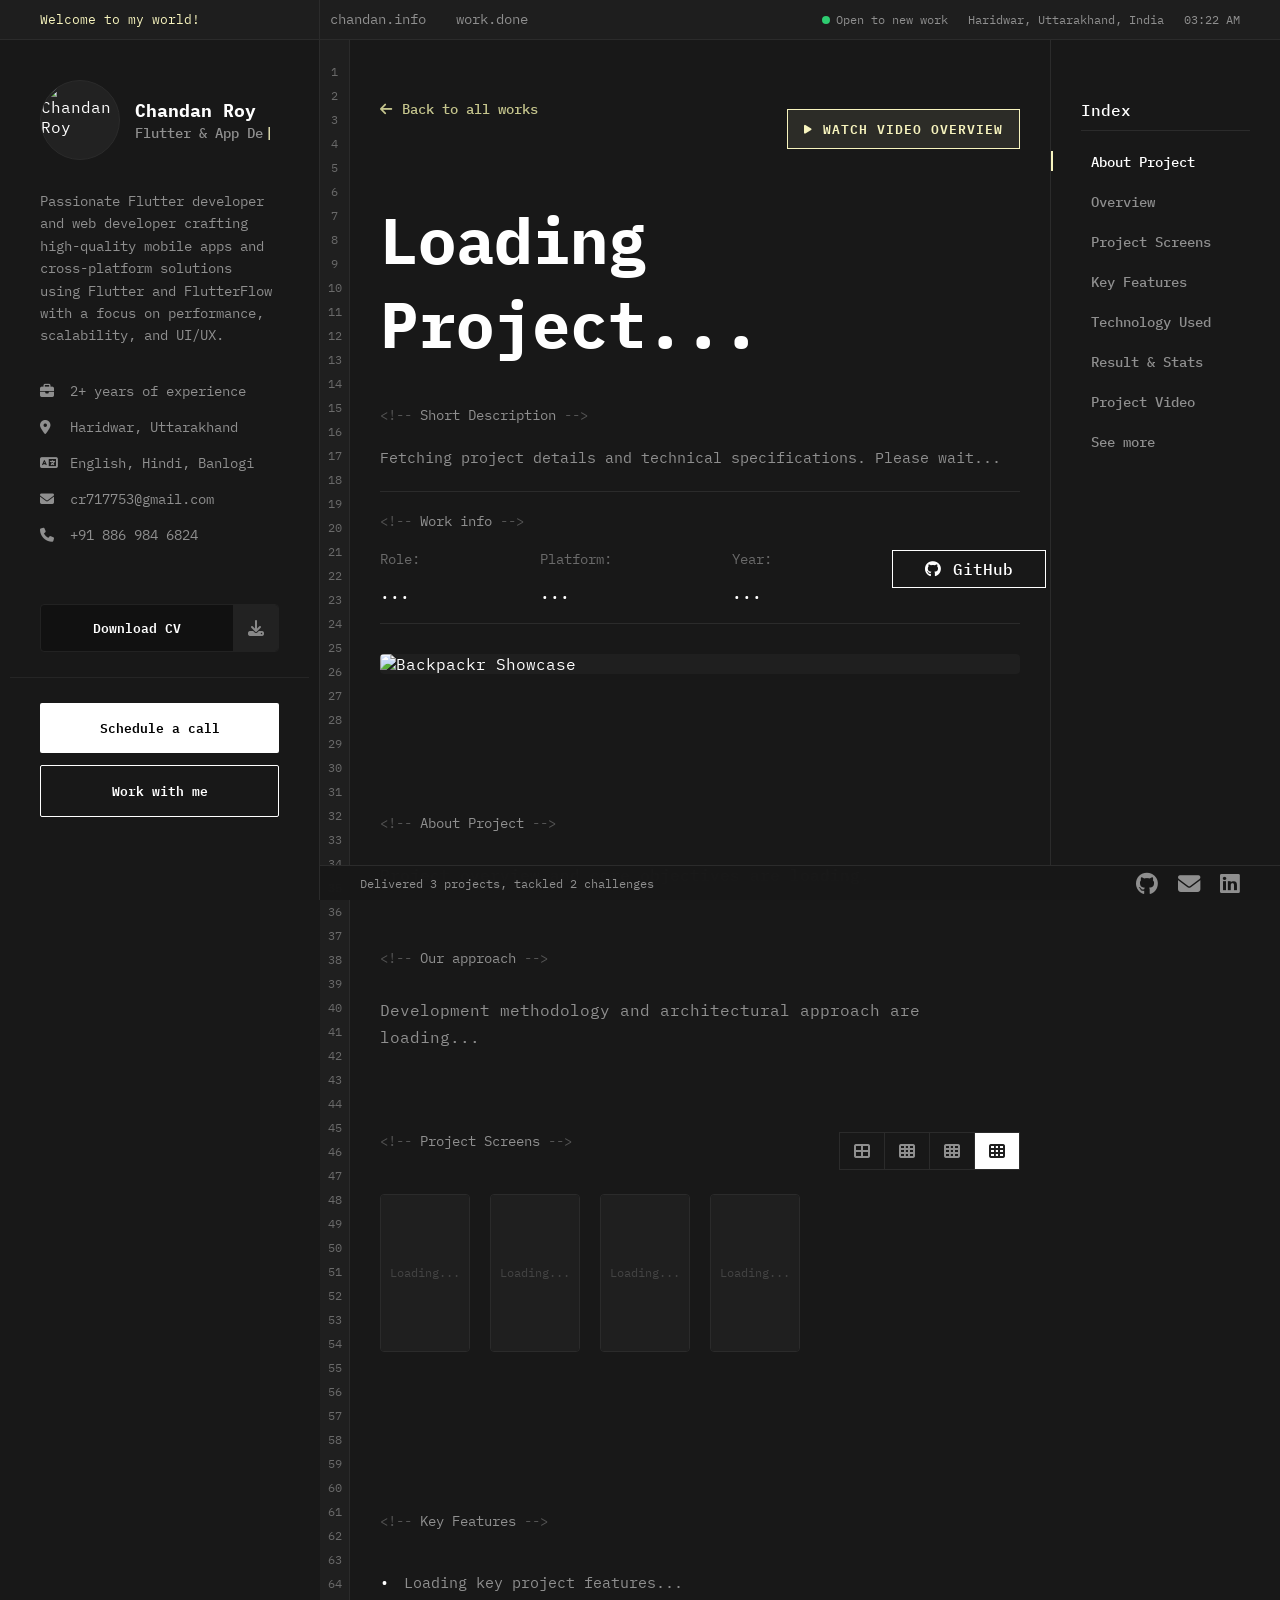
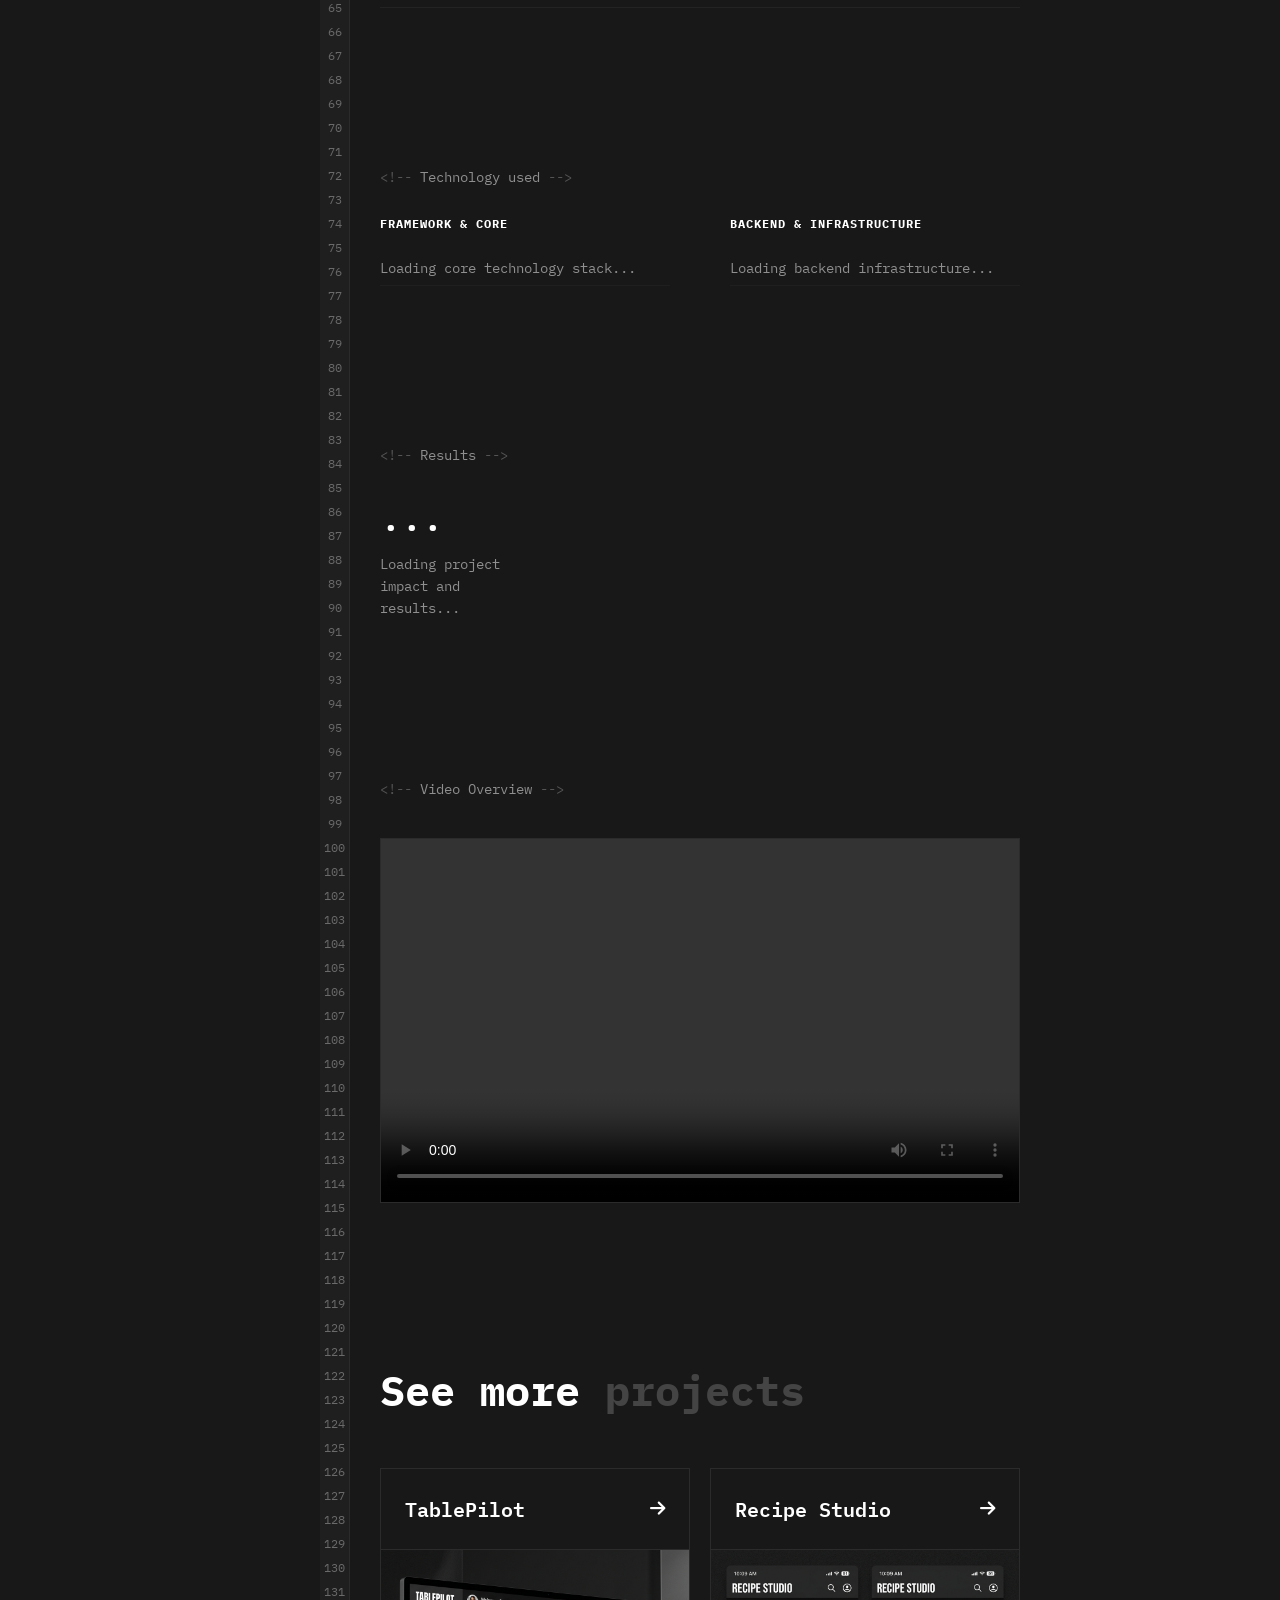
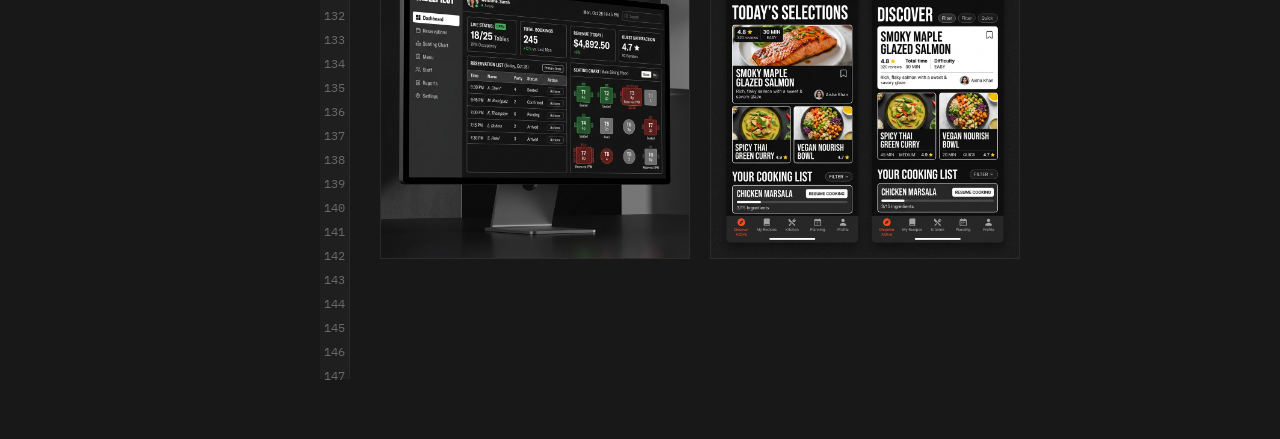
==== work-details.html @ 41861ec3 "enhance SEO with meta keywords, Open Graph tags, and integrate Google Analytics across all pages" ====
<!DOCTYPE html>
<html lang="en">

<head>
    <meta charset="UTF-8">
    <meta name="viewport" content="width=device-width, initial-scale=1.0">
    <title>Backpackr | Work Details</title>
    <meta name="description"
        content="Case study of high-performance cross-platform applications developed by Chandan Roy, your expert near me app developer, near me flutter developer, and near me ios developer.">
    <meta name="keywords" content="near me app developer, near me flutter developer, near me ios developer, Flutter Developer, Mobile App Developer, Cross-platform Developer, Dart, Firebase, Portfolio, Chandan Roy">
    
    <!-- Open Graph Tags -->
    <meta property="og:title" content="Work Details | Chandan Roy Portfolio">
    <meta property="og:description" content="Detailed case study of cross-platform applications by Chandan Roy.">
    <meta property="og:image" content="https://roychandu.github.io/Portfolio/assets/images/profile-image.png">
    <meta property="og:url" content="https://roychandu.github.io/Portfolio/work-details.html">

    <!-- Google Analytics -->
    <script async src="https://www.googletagmanager.com/gtag/js?id=G-YCXKSJLQ9L"></script>
    <script>
        window.dataLayer = window.dataLayer || [];
        function gtag(){dataLayer.push(arguments);}
        gtag('js', new Date());

        gtag('config', 'G-YCXKSJLQ9L');
    </script>

    <!-- Favicon -->
    <link rel="icon" type="image/png" href="assets/images/favicon.png?v=2">

    <!-- Google Fonts -->
    <link rel="preconnect" href="https://fonts.googleapis.com">
    <link rel="preconnect" href="https://fonts.gstatic.com" crossorigin>
    <link
        href="https://fonts.googleapis.com/css2?family=Geist:wght@400;500;700;800&family=IBM+Plex+Mono:wght@400;500;600;700&display=swap"
        rel="stylesheet">

    <!-- Font Awesome -->
    <link rel="stylesheet" href="https://cdnjs.cloudflare.com/ajax/libs/font-awesome/6.4.0/css/all.min.css">

    <!-- Styles -->
    <link rel="stylesheet" href="css/style.css">
    <link rel="stylesheet" href="components/buttons.css">
    <link rel="stylesheet" href="components/cards.css">
    <link rel="stylesheet" href="components/scroll-reveal.css">
</head>

<body>
    <!-- Shared Top Navigation -->
    <header class="top-nav"></header>

    <!-- Shared Left Sidebar -->
    <aside class="sidebar-left"></aside>

    <!-- Right Sidebar (Project Index) -->
    <aside class="sidebar-right">
        <div class="index-title-wrap">
            <h3 class="index-title">Index</h3>
        </div>
        <nav class="sidebar-nav">
            <div class="nav-active-indicator"></div>
            <ul>
                <li><a href="#about-project" class="sidebar-link active">About Project</a></li>
                <li><a href="#overview" class="sidebar-link">Overview</a></li>
                <li><a href="#project-screens" class="sidebar-link">Project Screens</a></li>
                <li><a href="#key-features" class="sidebar-link">Key Features</a></li>
                <li><a href="#tech-used" class="sidebar-link">Technology Used</a></li>
                <li><a href="#results" class="sidebar-link">Result & Stats</a></li>
                <li><a href="#project-video" class="sidebar-link">Project Video</a></li>
                <li><a href="#see-more" class="sidebar-link">See more</a></li>
            </ul>
        </nav>
    </aside>

    <!-- Shared Footer -->
    <footer class="main-footer-status"></footer>

    <!-- Main Content -->
    <main class="main-content">
        <div class="line-numbers-gutter" id="line-numbers"></div>

        <!-- Project Hero -->
        <section id="about-project" class="project-detail-hero">
            <div class="container-minimal">
                <div class="project-header-actions">
                    <a href="work.html" class="back-link">
                        <i class="fas fa-arrow-left"></i>
                        <span>Back to all works</span>
                    </a>
                    <a href="#project-video" class="video-shortcut-badge">
                        <i class="fas fa-play"></i>
                        <span>Watch Video Overview</span>
                    </a>
                </div>

                <h1 class="detail-title" data-project-field="title">Loading Project...</h1>

                <div class="pre-title" data-scramble="Short Description">Short Description</div>
                <p class="detail-hero-text" data-project-field="shortDescription">
                    Fetching project details and technical specifications. Please wait...
                </p>

                <div class="detail-divider"></div>

                <div class="pre-title" data-scramble="Work info">Work info</div>
                <div class="project-meta-row">
                    <div class="meta-item">
                        <span class="meta-label">Role:</span>
                        <span class="meta-value" data-project-field="role">...</span>
                    </div>
                    <div class="meta-item">
                        <span class="meta-label">Platform:</span>
                        <span class="meta-value" data-project-field="platform">...</span>
                    </div>
                    <div class="meta-item">
                        <span class="meta-label">Year:</span>
                        <span class="meta-value" data-project-field="year">...</span>
                    </div>
                    <div class="meta-item meta-cta">
                        <a href="#" class="btn-secondary btn-with-icon" data-project-field="githubUrl">
                            <i class="fab fa-github"></i>
                            <span>GitHub</span>
                        </a>
                    </div>
                </div>
                <div class="full-divider"></div>
                <div class="project-hero-image-wrap">
                    <img src="assets/project-poster/image%208.png" alt="Backpackr Showcase"
                        data-project-field="heroImage">
                </div>
            </div>
        </section>



        <!-- Overview / About -->
        <section id="overview" class="project-detail-section">
            <div class="container-minimal">
                <div class="detail-section-header">
                    <div class="pre-title" data-scramble="About Project">About Project</div>
                </div>
                <div class="detail-text-block">
                    <p>
                        Project overview and core objectives are loading...
                    </p>
                </div>
                <div class="detail-section-header" style="margin-top: 60px;">
                    <div class="pre-title" data-scramble="Our approach">Our approach</div>
                </div>
                <div class="detail-text-block">
                    <p>
                        Development methodology and architectural approach are loading...
                    </p>
                </div>
            </div>
        </section>

        <!-- Project Screens -->
        <section id="project-screens" class="project-detail-section" style="padding-top: 0;">
            <div class="container-minimal">
                <div class="work-section-header">
                    <div class="pre-title" data-scramble="Project Screens">Project Screens</div>
                    <div class="view-toggle" id="screenshot-grid-toggle">
                        <div class="toggle-btn" data-grid="grid-3"><i class="fas fa-th-large"></i></div>
                        <div class="toggle-btn" data-grid="grid-4"><i class="fas fa-th"></i></div>
                        <div class="toggle-btn" data-grid="grid-5"><i class="fas fa-th"></i></div>
                        <div class="toggle-btn active" data-grid="grid-6"><i class="fas fa-th"></i></div>
                    </div>
                </div>
                <div class="work-grid-brutalist grid-6">
                    <div class="screenshot-card">
                        <div
                            style="aspect-ratio: 9/16; background: var(--bg-graphite); display: flex; align-items: center; justify-content: center; font-size: 12px; color: #444;">
                            Loading...</div>
                    </div>
                    <div class="screenshot-card">
                        <div
                            style="aspect-ratio: 9/16; background: var(--bg-graphite); display: flex; align-items: center; justify-content: center; font-size: 12px; color: #444;">
                            Loading...</div>
                    </div>
                    <div class="screenshot-card">
                        <div
                            style="aspect-ratio: 9/16; background: var(--bg-graphite); display: flex; align-items: center; justify-content: center; font-size: 12px; color: #444;">
                            Loading...</div>
                    </div>
                    <div class="screenshot-card">
                        <div
                            style="aspect-ratio: 9/16; background: var(--bg-graphite); display: flex; align-items: center; justify-content: center; font-size: 12px; color: #444;">
                            Loading...</div>
                    </div>
                </div>

            </div>
        </section>

        <!-- Key Features -->
        <section id="key-features" class="project-detail-section">
            <div class="container-minimal">
                <div class="detail-section-header">
                    <div class="pre-title" data-scramble="Key Features">Key Features</div>
                </div>
                <ul class="feature-bullet-list">
                    <li>Loading key project features...</li>
                </ul>
            </div>
        </section>

        <!-- Tech Used -->
        <section id="tech-used" class="project-detail-section">
            <div class="container-minimal">
                <div class="detail-section-header">
                    <div class="pre-title" data-scramble="Technology used">Technology used</div>
                </div>

                <div class="tech-grid-details">
                    <div class="tech-detail-col">
                        <h3>Framework & Core</h3>
                        <ul>
                            <li>Loading core technology stack...</li>
                        </ul>
                    </div>
                    <div class="tech-detail-col">
                        <h3>Backend & Infrastructure</h3>
                        <ul>
                            <li>Loading backend infrastructure...</li>
                        </ul>
                    </div>
                </div>
            </div>
        </section>

        <!-- Results -->
        <section id="results" class="project-detail-section">
            <div class="container-minimal">
                <div class="detail-section-header">
                    <div class="pre-title" data-scramble="Results">Results</div>
                </div>

                <div class="stats-grid-brutalist">
                    <div class="stat-card">
                        <div class="stat-number">...</div>
                        <div class="stat-info">Loading project impact and results...</div>
                    </div>
                </div>
            </div>
        </section>

        <!-- Project Video Overview -->
        <section id="project-video" class="project-detail-section">
            <div class="container-minimal">
                <div class="detail-section-header">
                    <div class="pre-title" data-scramble="Video Overview">Video Overview</div>
                </div>
                
                <div class="video-player-container">
                    <div class="video-wrapper">
                        <video controls poster="" data-project-field="videoUrl">
                            Your browser does not support the video tag.
                        </video>
                    </div>
                </div>
            </div>
        </section>

        <!-- See More -->
        <section id="see-more" class="project-detail-section" style="padding-bottom: 120px;">
            <div class="container-minimal">
                <h2 class="see-more-title">See more <span class="text-muted">projects</span></h2>

                <div class="work-grid-brutalist grid-2">
                    <a href="work-details.html?id=tablepilot" class="work-card">
                        <div class="card-header">
                            <h3 class="card-title">TablePilot</h3>
                            <div class="card-arrow"><i class="fas fa-arrow-right"></i></div>
                        </div>
                        <div class="card-body">
                            <img src="assets/project-thumbnail/tablepilot.png" alt="TablePilot">
                        </div>
                    </a>
                    <a href="work-details.html?id=recipe" class="work-card">
                        <div class="card-header">
                            <h3 class="card-title">Recipe Studio</h3>
                            <div class="card-arrow"><i class="fas fa-arrow-right"></i></div>
                        </div>
                        <div class="card-body">
                            <img src="assets/project-thumbnail/recipe.png" alt="Recipe Studio">
                        </div>
                    </a>
                </div>
            </div>
        </section>
    </main>

    <!-- Scripts -->
    <script src="js/script.js"></script>
</body>

</html>
---- css/style.css ----
/* 
 * Chandan Roy - Portfolio Styles
 * Exact Match - Minimalist-Brutalist Aesthetic
 */

:root {
    /* Framer Project Palette - Exact Matches */
    --bg-graphite: #1F1F1F;
    /* Graphite Gray */
    --bg-jet: #181818;
    /* Jet Black */
    --accent: #F7F4BE;
    /* Lemon Dust */
    --accent-muted: rgba(247, 244, 190, 0.2);
    /* Lemon Dust 20% */
    --text-medium: #B1B1B1;
    /* Medium Gray */
    --text-slate: #8F8F8F;
    /* Slate Gray */
    --text-white: #FFFFFF;
    --border: #2B2B2B;
    /* Charcoal Black */

    /* Typography - Exact Matches */
    --font-heading: 'IBM Plex Mono', monospace;
    --font-body: 'IBM Plex Mono', monospace;

    /* Transitions */
    --transition: all 0.3s cubic-bezier(0.23, 1, 0.32, 1);
}

/* --- Custom Scrollbar (VS Code Style) --- */
::-webkit-scrollbar {
    width: 0px;
    background: transparent;
}

html {
    scrollbar-width: none;
    /* Firefox */
    -ms-overflow-style: none;
    /* IE/Edge */
}

::-webkit-scrollbar-thumb {
    background: transparent;
}

/* --- Reset & Global --- */
* {
    margin: 0;
    padding: 0;
    box-sizing: border-box;
    -webkit-tap-highlight-color: transparent;
}

html {
    scroll-behavior: smooth;
}

body {
    background-color: var(--bg-jet);
    color: var(--text-white);
    font-family: var(--font-body);
    margin: 0;
    padding: 0;
}

/* SPA-style Dynamic Content Transitions */
.main-content,
.sidebar-right {
    opacity: 1;
    transition: opacity 0.4s cubic-bezier(0.23, 1, 0.32, 1), transform 0.4s cubic-bezier(0.23, 1, 0.32, 1);
    will-change: opacity, transform;
}

.content-exiting {
    opacity: 0;
    transform: translateY(10px);
}

.content-entering {
    opacity: 0;
    transform: translateY(-10px);
}

h1,
h2,
h3,
h4,
h5,
h6 {
    font-family: var(--font-heading);
    color: var(--text-white);
    font-weight: 700;
}

/* Custom Cursor */
.custom-cursor {
    width: 10px;
    height: 10px;
    background-color: var(--accent);
    position: fixed;
    pointer-events: none;
    z-index: 10000;
    border-radius: 50%;
    transform: translate(-50%, -50%);
    transition: width 0.3s, height 0.3s, background-color 0.3s;
}

.custom-cursor.cursor-hover {
    width: 30px;
    height: 30px;
    background-color: transparent;
    border: 1px solid var(--accent);
}

/* --- Left Sidebar (Profile) --- */
.sidebar-left {
    width: 320px;
    height: 100vh;
    position: fixed;
    top: 0;
    left: 0;
    background-color: var(--bg-jet);
    border-right: 1px solid var(--border);
    padding: 40px 30px;
    display: flex;
    flex-direction: column;
    z-index: 1001;
    overflow-y: auto;
}

.profile-header {
    display: flex;
    align-items: center;
    gap: 15px;
    margin-bottom: 30px;
}

.profile-img-box {
    width: 80px;
    height: 80px;
    background-color: #222;
    border-radius: 50%;
    overflow: hidden;
    flex-shrink: 0;
    border: 1px solid var(--border);
}

.profile-img-box img {
    width: 100%;
    height: 100%;
    object-fit: cover;
}

.profile-info h2 {
    font-size: 1.15rem;
    font-weight: 700;
    margin: 0;
    color: var(--text-white);
}

.profile-info p {
    font-size: 0.85rem;
    color: var(--text-slate);
    margin: 2px 0 0;
    font-weight: 500;
    position: relative;
    display: inline-block;
}

#rotating-role::after {
    content: "|";
    margin-left: 2px;
    color: var(--accent);
    animation: blink 1s step-end infinite;
}

@keyframes blink {

    from,
    to {
        opacity: 1;
    }

    50% {
        opacity: 0;
    }
}

.bio-text {
    font-size: 14px;
    line-height: 1.6;
    color: var(--text-slate);
    margin-bottom: 35px;
    font-family: var(--font-body);
}

.sidebar-stats {
    display: flex;
    flex-direction: column;
    gap: 18px;
    margin-bottom: 35px;
}

.stat-item {
    display: flex;
    align-items: center;
    gap: 14px;
    font-size: 0.85rem;
    color: var(--text-slate);
    font-family: var(--font-body);
}

.stat-item i {
    width: 16px;
    font-size: 14px;
    color: var(--text-slate);
}

.download-cv-wrap {
    margin-top: 25px;
    margin-bottom: 25px;
    margin-left: -30px;
    margin-right: -30px;
    padding: 0 30px 25px 30px;
    border-bottom: 1px solid #252525;
}

.btn-download {
    display: flex;
    width: 100%;
    background-color: #111111;
    border: 1px solid #222;
    text-decoration: none;
    border-radius: 4px;
    overflow: hidden;
    transition: var(--transition);
}

.btn-download .btn-text {
    flex: 1;
    padding: 12px 15px;
    color: white;
    font-size: 13px;
    font-weight: 600;
    display: flex;
    align-items: center;
    justify-content: center;
}

.btn-download .btn-icon {
    width: 45px;
    background-color: #222;
    display: flex;
    align-items: center;
    justify-content: center;
    color: #888;
}

.btn-download:hover {
    background-color: #1a1a1a;
    border-color: #333;
}

.sidebar-buttons {
    display: flex;
    flex-direction: column;
    gap: 12px;
}

.btn-schedule {
    background-color: white;
    color: black;
    text-decoration: none;
    padding: 14px;
    text-align: center;
    font-size: 13px;
    font-weight: 600;
    border-radius: 2px;
    transition: var(--transition);
}

.btn-schedule:hover {
    background-color: #f0f0f0;
}

.btn-work {
    background-color: transparent;
    color: white;
    border: 1px solid white;
    text-decoration: none;
    padding: 14px;
    text-align: center;
    font-size: 13px;
    font-weight: 600;
    border-radius: 2px;
    transition: var(--transition);
}

.btn-work:hover {
    background-color: white;
    color: black;
}

.sidebar-social-row {
    display: flex;
    gap: 24px;
    margin-top: auto;
    margin-left: -30px;
    margin-right: -30px;
    padding: 30px 30px 0 30px;
    border-top: 1px solid var(--border);
    justify-content: flex-start;
}

.sidebar-social-row a {
    color: var(--text-slate);
    font-size: 1.2rem;
    transition: var(--transition);
}

.sidebar-social-row a:hover {
    color: var(--text-white);
}

.sidebar-right {
    width: 230px;
    height: 100vh;
    position: fixed;
    top: 30px;
    right: 0;
    background-color: var(--bg-jet);
    border-left: 1px solid var(--border);
    padding: 0;
    display: flex;
    flex-direction: column;
    z-index: 1000;
}

.index-title-wrap {
    padding: 30px 30px 0px 30px;
    width: 100%;
}

.index-title {
    font-size: 16px;
    font-weight: 500;
    margin-bottom: 10px;
    color: var(--text-white);
    padding-bottom: 10px;
    border-bottom: 1px solid var(--border);
}

.sidebar-nav {
    padding: 10px 30px 80px 30px;
    position: relative;
}

.sidebar-nav ul {
    list-style: none;
    display: flex;
    flex-direction: column;
    gap: 20px;
    position: relative;
    padding-left: 10px;
    /* Space for indicator */
}

.nav-active-indicator {
    position: absolute;
    left: 0;
    width: 2px;
    height: 20px;
    background-color: var(--accent);
    transition: transform 0.4s cubic-bezier(0.23, 1, 0.32, 1);
    z-index: 10;
    pointer-events: none;
    will-change: transform;
}

.sidebar-link {
    text-decoration: none;
    color: var(--text-slate);
    font-size: 14px;
    font-weight: 500;
    transition: var(--transition);
}

.sidebar-link:hover,
.sidebar-link.active {
    color: var(--text-white);
}

/* Remove old pseudo-indicator */
.sidebar-link.active::before {
    display: none;
}

/* --- Main Content --- */
.main-content {
    margin-left: 320px;
    margin-right: 230px;
    width: calc(100% - 550px);
    position: relative;
    padding-bottom: 60px;
    display: flex;
    flex-direction: column;
}

.main-content.no-right-sidebar {
    margin-right: 0;
    width: calc(100% - 320px);
}

/* Line Number Gutter (VS Code Style) */
.line-numbers-gutter {
    position: absolute;
    top: 40px;
    /* Start below top-nav */
    left: 0;
    width: 30px;
    height: auto;
    /* Managed by JS */
    border-right: 1px solid var(--border);
    display: flex;
    flex-direction: column;
    align-items: center;
    padding-top: 20px;
    color: #6A6A6A;
    font-family: var(--font-body);
    /* Monospace */
    font-size: 12px;
    line-height: 24px;
    /* Calibrated to match content flow */
    user-select: none;
    pointer-events: none;
    background-color: var(--bg-graphite);
    z-index: 800;
}

/* Shift content to the right to make room for gutter */
.main-content .hero-section,
.main-content .work-section,
.main-content .about-section,
.main-content .services-section,
.main-content .tech-section,
.main-content .blog-section,
.main-content .contact-section,
.main-content .project-detail-hero,
.main-content .project-detail-section {
    padding-left: 60px;
    padding-right: 30px;
    /* 30px gutter + 30px gap = 60px total left offset */
}

/* --- Top Navigation Bar --- */
.top-nav {
    width: 100%;
    height: 40px;
    border-bottom: 1px solid var(--border);
    display: flex;
    align-items: center;
    position: sticky;
    top: 0;
    background-color: rgba(31, 31, 31, 0.8);
    backdrop-filter: blur(10px);
    z-index: 1002;
    /* Above sidebar-left z-index 1001 */
}

.nav-welcome {
    width: 350px;
    /* 320px sidebar + 30px gutter */
    height: 100%;
    display: flex;
    align-items: center;
    padding-left: 30px;
    font-size: 0.8rem;
    color: var(--text-slate);
    border-right: 1px solid var(--border);
    flex-shrink: 0;
}

.nav-links {
    display: flex;
    gap: 30px;
    padding-left: 30px;
    /* Alignment with content padding */
    height: 100%;
}

.nav-link {
    text-decoration: none;
    color: var(--text-slate);
    font-size: 0.85rem;
    font-family: var(--font-heading);
    transition: var(--transition);
    height: 100%;
    display: flex;
    align-items: center;
    border-bottom: 2px solid transparent;
    margin-bottom: -1px;
    /* Align precisely with top-nav border */
}

.nav-link:hover,
.nav-link.active {
    color: var(--text-white);
    border-bottom: 2px solid var(--accent);
}

.status-bar {
    display: flex;
    align-items: center;
    gap: 20px;
    font-size: 0.75rem;
    color: var(--text-slate);
}

.status-dot {
    width: 8px;
    height: 8px;
    background-color: #4CAF50;
    border-radius: 50%;
    display: inline-block;
}

.container-minimal {
    width: 100%;
    margin: 0;
    padding: 0;
}

.pre-title {
    color: var(--text-slate);
    font-family: var(--font-body);
    /* Monospace */
    font-size: 14px;
    text-transform: none;
    letter-spacing: 0;
    margin-bottom: 20px;
    display: flex;
    align-items: center;
    gap: 8px;
    opacity: 0.8;
}

.pre-title::before {
    content: "<!--";
    opacity: 0.5;
}

.pre-title::after {
    content: "-->";
    opacity: 0.5;
}

.section-title-h1 {
    font-size: 92px;
    line-height: 1.1;
    margin-bottom: 40px;
    letter-spacing: -2px;
    font-weight: 700;
}

.section-title-h2 {
    font-size: 52px;
    line-height: 1.2;
    margin-bottom: 30px;
    letter-spacing: -1px;
    font-weight: 700;
}

/* --- Hero Section --- */
.hero-section {
    padding: 60px 0 0 0;
}

.hero-description {
    font-size: 18px;
    color: var(--text-medium);
    max-width: 700px;
    line-height: 1.4;
}

/* --- Work Section --- */
.work-section {
    padding: 160px 0 0 0;
}

.work-section-header {
    display: flex;
    justify-content: space-between;
    align-items: flex-end;
    margin-bottom: 24px;
}

.view-toggle {
    display: flex;
    border: 1px solid var(--border);
    background: var(--bg-jet);
}

.toggle-btn {
    padding: 10px 14px;
    cursor: pointer;
    color: var(--text-slate);
    transition: var(--transition);
    border-left: 1px solid var(--border);
    display: flex;
    align-items: center;
    justify-content: center;
}

.toggle-btn:first-child {
    border-left: none;
}

.toggle-btn.active {
    background: var(--text-white);
    color: var(--bg-graphite);
}

.work-grid-brutalist {
    display: grid;
    gap: 20px;
}

.work-grid-brutalist.grid-3 {
    grid-template-columns: repeat(3, 1fr);
}

.work-grid-brutalist.grid-4 {
    grid-template-columns: repeat(4, 1fr);
}

.work-grid-brutalist.grid-5 {
    grid-template-columns: repeat(5, 1fr);
}

.work-grid-brutalist.grid-6 {
    grid-template-columns: repeat(6, 1fr);
}

.work-cta-wrap {
    display: flex;
    flex-direction: column;
    align-items: flex-end;
    gap: 20px;
    padding-top: 30px;
}

.work-cta-text {
    max-width: 280px;
    text-align: right;
    font-size: 14px;
    color: var(--text-slate);
}

/* --- About Section --- */
.about-section {
    padding: 160px 0 0 0;
}

.about-layout {
    display: grid;
    grid-template-columns: 1fr 30%;
    gap: 60px;
    align-items: start;
    margin-top: 40px;
}

.about-main-content {
    display: flex;
    flex-direction: column;
    gap: 40px;
}

.about-text-highlighter {
    font-size: 1.1rem;
    line-height: 1.8;
    color: var(--text-slate);
}

.about-text-highlighter .hl {
    color: #111111;
    background-color: #dcdcb4;
    padding: 0 4px;
    font-weight: 500;
}

.about-sidebar {
    position: sticky;
    top: 100px;
    height: fit-content;
    align-self: start;
}

.about-profile-card {
    border: 1px solid var(--border);
    background-color: #161616;
    overflow: hidden;
    will-change: transform;
    transition: transform 0.1s ease-out;
    /* Smooth parallax */
}

.profile-img-wrap {
    width: 100%;
    aspect-ratio: 4 / 5;
    overflow: hidden;
    border-bottom: 1px solid var(--border);
}

.profile-img-wrap img {
    width: 100%;
    height: 100%;
    object-fit: cover;
    display: block;
}

.profile-footer-social {
    padding: 10px 24px;
    display: flex;
    justify-content: flex-start;
    align-items: center;
    gap: 15px;
    background-color: #161616;
}

.profile-footer-social span {
    font-family: var(--font-body);
    font-size: 13px;
    color: var(--text-slate);
    letter-spacing: 0.5px;
}

.social-icons-mini {
    display: flex;
    gap: 15px;
}

.social-icons-mini a {
    color: var(--text-slate);
    display: flex;
    justify-content: center;
    align-items: center;
    font-size: 18px;
    text-decoration: none;
    transition: var(--transition);
}

.social-icons-mini a:hover {
    color: var(--accent);
    transform: scale(1.2);
}

/* Experience List */
.experience-wrap {
    margin-top: 80px;
}

.experience-list {
    display: flex;
    flex-direction: column;
}

.experience-item {
    display: flex;
    justify-content: space-between;
    align-items: center;
    padding: 28px 0;
    border-bottom: 1px solid var(--border);
    transition: var(--transition);
    text-decoration: none;
    color: inherit;
}

.experience-item:hover {
    background-color: rgba(255, 255, 255, 0.02);
    padding-left: 12px;
}

.exp-year {
    font-family: var(--font-body);
    font-size: 0.85rem;
    color: var(--text-slate);
    width: 160px;
    flex-shrink: 0;
}

.exp-role {
    font-size: 1.1rem;
    font-weight: 500;
    color: var(--text-white);
    flex: 1;
}

.exp-company {
    font-family: var(--font-body);
    font-size: 0.9rem;
    color: var(--text-slate);
    text-align: right;
    opacity: 0.8;
}

/* --- Services Section --- */
.services-section {
    padding: 160px 0 0 0;
}

.service-item-block {
    margin-bottom: 60px;
}

.service-item-title {
    font-size: 1.5rem;
    font-weight: 700;
    color: var(--text-white);
    margin-bottom: 30px;
}

.feature-grid-3col {
    display: grid;
    grid-template-columns: repeat(3, 1fr);
    gap: 20px 40px;
}

.feature-list-item {
    font-family: var(--font-body);
    font-size: 14px;
    color: var(--text-slate);
    line-height: 1.6;
    position: relative;
    padding-left: 20px;
    transition: var(--transition);
}

.feature-list-item::before {
    content: "•";
    position: absolute;
    left: 0;
    top: 0;
    color: var(--text-slate);
}

.feature-list-item:hover {
    color: var(--text-white);
}

/* --- Tech Stack --- */
.tech-section {
    padding: 160px 0 0 0;
}

.tech-grid-6col {
    display: grid;
    grid-template-columns: repeat(6, 1fr);
    border-left: 1px solid var(--border);
    border-top: 1px solid var(--border);
    margin-top: 40px;
}

.tech-cell {
    height: 180px;
    display: flex;
    flex-direction: column;
    justify-content: space-between;
    padding: 15px;
    background-color: #121212;
    border-right: 1px solid var(--border);
    border-bottom: 1px solid var(--border);
    transition: var(--transition);
}

.tech-cell:hover {
    background-color: #1a1a1a;
}

.tech-name {
    font-family: var(--font-body);
    font-size: 11px;
    text-transform: capitalize;
    letter-spacing: 0.5px;
    color: var(--text-white);
    line-height: 1.2;
}

.tech-icon-box {
    display: flex;
    justify-content: center;
    align-items: center;
    flex: 1;
}

.tech-icon-box img {
    width: 48px;
    height: 48px;
    object-fit: contain;
    transition: var(--transition);
}

.tech-cell:hover .tech-icon-box img {
    transform: scale(1.1);
}

.tech-percentage {
    font-family: var(--font-body);
    font-size: 11px;
    color: var(--text-white);
    text-align: right;
}

/* --- Blog Section --- */
.blog-section {
    padding: 160px 0 130px 0;
    max-width: 602px;
}

.blog-grid-3col {
    display: grid;
    grid-template-columns: 2fr 1fr;
    border-left: 1px solid var(--border);
    margin-top: 40px;
}

.blog-item-card {
    padding: 40px;
    border-right: 1px solid var(--border);
    border-bottom: 1px solid var(--border);
    border-top: 1px solid var(--border);
    text-decoration: none;
    display: flex;
    flex-direction: column;
    gap: 10px;
}

.blog-item-date {
    font-size: 12px;
    color: var(--text-slate);
}

.blog-item-title {
    font-size: 18px;
    font-weight: 600;
    color: var(--text-white);
}

.blog-cta-cell {
    display: flex;
    justify-content: center;
    align-items: center;
    border-right: 1px solid var(--border);
    border-bottom: 1px solid var(--border);
    border-top: 1px solid var(--border);
    background-color: var(--bg-graphite);
}

/* --- Contact Section --- */
.contact-section {
    padding: 130px 0 230px 0;
}

.contact-layout {
    display: grid;
    grid-template-columns: 0.8fr 1fr;
    gap: 30px;
}

.contact-form-grid {
    display: grid;
    grid-template-columns: 1fr 1fr;
    gap: 30px;
}

.form-full-width {
    grid-column: span 2;
}

.form-field {
    display: flex;
    flex-direction: column;
    gap: 10px;
}

.form-field label {
    font-size: 14px;
    color: var(--text-white);
    display: flex;
    gap: 2px;
}

.required-star {
    font-size: 12px;
    color: var(--text-slate);
}

.input-brutalist {
    background: transparent;
    border: none;
    border-bottom: 1px solid var(--border);
    padding: 10px 0;
    color: var(--text-white);
    font-family: var(--font-body);
    font-size: 16px;
    outline: none;
    transition: var(--transition);
}

.input-brutalist:focus {
    border-color: var(--accent);
}

/* --- Scramble Animation Utilities --- */
[data-scramble] {
    opacity: 0;
}

.scramble-active {
    opacity: 1 !important;
}

/* --- Top Navigation Bar (Full Width) --- */
.top-nav {
    width: 100%;
    height: 40px;
    border-bottom: 1px solid var(--border);
    display: flex;
    justify-content: flex-start;
    /* Align everything to the left by default */
    align-items: center;
    position: fixed;
    top: 0;
    left: 0;
    background-color: rgba(31, 31, 31, 0.95);
    backdrop-filter: blur(10px);
    z-index: 1100;
}

.nav-welcome {
    width: 320px;
    height: 100%;
    display: flex;
    align-items: center;
    padding-left: 40px;
    border-right: 1px solid var(--border);
    font-size: 0.8rem;
    color: var(--accent);
    font-family: var(--font-body);
}

.nav-links {
    display: flex;
    gap: 30px;
    padding-left: 10px;
}

.nav-link {
    text-decoration: none;
    color: var(--text-slate);
    font-size: 0.85rem;
    font-family: var(--font-heading);
    transition: var(--transition);
}

.nav-link:hover,
.nav-link.active {
    color: var(--text-white);
}

.status-bar {
    width: 230px;
    height: 100%;
    margin-left: auto;
    /* Push to the right edge */
    display: flex;
    align-items: center;
    justify-content: flex-end;
    padding-right: 40px;
    gap: 20px;
    border-left: none;
    /* Removed vertical line */
    font-size: 0.75rem;
    color: var(--text-slate);
    white-space: nowrap;
}

.status-item {
    display: flex;
    align-items: center;
    gap: 6px;
}

.status-dot {
    width: 8px;
    height: 8px;
    background-color: #2ecc71;
    border-radius: 50%;
}

/* --- Sidebar Left --- */
.sidebar-left {
    position: fixed;
    top: 40px;
    left: 0;
    width: 320px;
    height: calc(100vh - 40px);
    /* Goes all the way to bottom */
    background-color: var(--bg-jet);
    border-right: 1px solid var(--border);
    padding: 40px;
    display: flex;
    flex-direction: column;
    z-index: 1000;
    overflow-y: auto;
}

/* --- Sidebar Right --- */
.sidebar-right {
    position: fixed;
    top: 40px;
    right: 0;
    width: 230px;
    height: calc(100vh - 75px);
    background-color: var(--bg-jet);
    border-left: 1px solid var(--border);
    padding-top: 30px;
    display: flex;
    flex-direction: column;
    z-index: 1000;
    overflow-y: auto;
}

/* --- Main Content Area Adjustments --- */
.main-content {
    margin-left: 320px;
    margin-right: 230px;
    width: calc(100% - 550px);
    position: relative;
    padding-top: 40px;
    padding-bottom: 60px;
    display: flex;
    flex-direction: column;
}

/* --- Sticky Footer Status Bar --- */
.main-footer-status {
    position: fixed;
    bottom: 0;
    left: 320px;
    width: calc(100% - 320px);
    height: 35px;
    background-color: rgba(24, 24, 24, 0.95);
    backdrop-filter: blur(10px);
    border-top: 1px solid var(--border);
    padding: 0 40px;
    display: flex;
    justify-content: space-between;
    align-items: center;
    font-size: 0.75rem;
    color: var(--text-slate);
    z-index: 1100;
}

.delivered-status {
    display: flex;
    align-items: center;
    gap: 10px;
    font-family: var(--font-body);
}

.social-icons-footer {
    display: flex;
    gap: 20px;
}

.social-icons-footer a {
    color: var(--text-slate);
    font-size: 1.4rem;
    transition: var(--transition);
}

.social-icons-footer a:hover {
    color: var(--text-white);
}

/* --- Responsive Updates --- */
@media (max-width: 1200px) {

    .sidebar-right,
    .status-bar {
        display: none;
    }

    .main-content {
        margin-right: 0;
        width: calc(100% - 320px);
    }

    .top-nav {
        justify-content: flex-start;
    }
}

@media (max-width: 992px) {

    .sidebar-left,
    .nav-welcome {
        display: none;
    }

    .main-content {
        margin-left: 0;
        width: 100%;
    }

    .main-footer-status {
        left: 0;
        width: 100%;
    }
}

/* Mobile Overrides */
@media (max-width: 768px) {
    .section-title-h1 {
        font-size: 42px;
    }

    .section-title-h2 {
        font-size: 28px;
    }

    .about-layout,
    .contact-layout,
    .tech-grid-6col,
    .feature-grid-3col {
        grid-template-columns: 1fr;
    }
}

/* --- Project Detail Page --- */
.project-detail-hero {
    padding-top: 60px;
    padding-bottom: 60px;
}

.back-link {
    display: inline-flex;
    align-items: center;
    gap: 10px;
    text-decoration: none;
    color: #C5C58D;
    /* Pale yellow from image */
    font-family: var(--font-body);
    font-size: 14px;
    font-weight: 500;
    margin-bottom: 40px;
    transition: var(--transition);
}

.back-link:hover {
    opacity: 0.8;
}

.detail-title {
    font-size: 64px;
    font-weight: 800;
    margin-bottom: 40px;
    color: var(--text-white);
}

.detail-comment-label {
    color: #6A6A6A;
    font-family: var(--font-body);
    font-size: 12px;
    margin-bottom: 20px;
    user-select: none;
}

.detail-hero-text {
    font-size: 15px;
    line-height: 1.8;
    color: var(--text-slate);
    max-width: 650px;
    margin-bottom: 20px;
    font-family: var(--font-body);
}

.detail-divider {
    width: 100%;
    max-width: 650px;
    height: 1px;
    background-color: var(--border);
    margin: 20px 0;
}

.project-meta-row {
    display: flex;
    gap: 120px;
    padding: 0;
    margin-bottom: 20px;
    align-items: flex-start;
}

.meta-item {
    display: flex;
    flex-direction: column;
    gap: 15px;
}

.meta-label {
    font-size: 14px;
    color: #6A6A6A;
    font-family: var(--font-body);
}

.meta-value {
    font-size: 16px;
    font-weight: 500;
    color: var(--text-white);
    font-family: var(--font-body);
}

.meta-cta {
    margin-left: auto;
}

.detail-hero-img-box {
    width: 100%;
    margin-top: 40px;
    border-radius: 8px;
    overflow: hidden;
    background-color: #1a1a1a;
}

.detail-hero-img-box img {
    width: 100%;
    height: auto;
    display: block;
}

.project-detail-section {
    padding: 80px 0;
}

.detail-section-header {
    margin-bottom: 30px;
}

.detail-text-block {
    max-width: 800px;
    font-size: 16px;
    line-height: 1.7;
    color: var(--text-slate);
}

.feature-bullet-list {
    list-style: none;
    padding: 0;
    max-width: 800px;
}

.feature-bullet-list li {
    padding: 12px 0 12px 24px;
    position: relative;
    border-bottom: 1px solid rgba(255, 255, 255, 0.05);
    color: var(--text-slate);
    font-size: 15px;
    line-height: 1.5;
}

.feature-bullet-list li::before {
    content: "•";
    position: absolute;
    left: 0;
    color: var(--text-white);
}

.tech-grid-details {
    display: grid;
    grid-template-columns: 1fr 1fr;
    gap: 60px;
    margin-top: 20px;
}

.tech-detail-col h3 {
    font-size: 12px;
    text-transform: uppercase;
    letter-spacing: 1px;
    color: var(--text-white);
    margin-bottom: 20px;
    font-family: var(--font-body);
}

.tech-detail-col ul {
    list-style: none;
    padding: 0;
}

.tech-detail-col li {
    font-size: 14px;
    color: var(--text-slate);
    padding: 8px 0;
    border-bottom: 1px solid rgba(255, 255, 255, 0.03);
}

.stats-grid-brutalist {
    display: grid;
    grid-template-columns: repeat(4, 1fr);
    gap: 40px;
    margin-top: 20px;
}

.stat-card {
    display: flex;
    flex-direction: column;
    gap: 12px;
}

.stat-number {
    font-size: 36px;
    font-weight: 500;
    color: var(--text-white);
    letter-spacing: -1px;
    font-family: var(--font-header);
}

.stat-info {
    font-size: 14px;
    line-height: 1.6;
    color: var(--text-slate);
    font-family: var(--font-body);
    max-width: 200px;
}

.see-more-title {
    font-size: 42px;
    font-weight: 700;
    margin-bottom: 50px;
    color: var(--text-white);
}

.see-more-title .text-muted {
    color: #444;
}

/* Grid Override for 2-column detail view */
.grid-2 {
    grid-template-columns: repeat(2, 1fr) !important;
}

@media (max-width: 1024px) {
    .detail-title {
        font-size: 60px;
    }

    .project-meta-row {
        flex-wrap: wrap;
        gap: 30px;
    }

    .stats-grid-brutalist {
        grid-template-columns: repeat(2, 1fr);
    }

    .stat-card:nth-child(2) {
        border-right: none;
    }

    .stat-card {
        border-bottom: 1px solid var(--border);
    }
}

.full-divider {
    width: 100%;
    height: 1px;
    background-color: var(--border);
    margin-top: 20px;
    margin-bottom: 0;
}

.project-hero-image-wrap {
    width: 100%;
    margin-top: 30px;
    border-radius: 4px;
    overflow: hidden;
    background-color: var(--bg-graphite);
}

.project-hero-image-wrap img {
    width: 100%;
    height: auto;
    display: block;
}

.screenshot-card {
    border: 1px solid var(--border);
    border-radius: 4px;
    overflow: hidden;
    background-color: var(--bg-graphite);
    transition: var(--transition);
}

.screenshot-card:hover {
    border-color: var(--text-white);
}

.screenshot-card img {
    width: 100%;
    height: auto;
    display: block;
}
/* Video Player */
.video-player-container {
    margin-top: 40px;
    background: #0d0d0d;
    border: 1px solid var(--border);
    position: relative;
}

.video-wrapper {
    width: 100%;
    aspect-ratio: 16 / 9;
    background: #000;
}

.video-wrapper video {
    width: 100%;
    height: 100%;
    object-fit: contain;
}

/* Project Detail Highlights */
.detail-highlights-row {
    display: flex;
    flex-wrap: wrap;
    gap: 15px;
    margin-top: 25px;
    margin-bottom: 25px;
}

.detail-highlight-item {
    font-size: 0.85rem;
    font-family: var(--font-mono);
    padding: 4px 10px;
    background-color: #dcdcb4; /* Highlighter Yellow */
    color: #111;
    font-weight: 600;
    text-transform: uppercase;
    letter-spacing: 0.5px;
}

/* Project Header Actions */
.project-header-actions {
    display: flex;
    justify-content: space-between;
    align-items: center;
    margin-bottom: 40px;
}

.video-shortcut-badge {
    display: flex;
    align-items: center;
    gap: 10px;
    padding: 8px 16px;
    background: rgba(220, 220, 180, 0.1);
    border: 1px solid var(--accent);
    color: var(--accent);
    text-decoration: none;
    font-size: 0.8rem;
    font-weight: 600;
    text-transform: uppercase;
    letter-spacing: 1px;
    transition: var(--transition);
}

.video-shortcut-badge:hover {
    background: var(--accent);
    color: var(--bg-graphite);
    transform: translateY(-2px);
    box-shadow: 0 4px 12px rgba(220, 220, 180, 0.2);
}

.video-shortcut-badge i {
    font-size: 10px;
}
---- components/buttons.css ----
/* 
 * Reusable Button Components
 */

.btn-primary {
    display: inline-block;
    padding: 8px 32px;
    background-color: var(--text-white);
    color: var(--bg-graphite);
    font-family: var(--font-body);
    font-size: 16px;
    font-weight: 500;
    text-decoration: none;
    text-align: center;
    border: none;
    cursor: pointer;
    transition: var(--transition);
}

.btn-primary:hover {
    background-color: var(--accent);
    transform: translateY(-2px);
    box-shadow: 0 5px 15px rgba(0, 0, 0, 0.3);
}

.btn-secondary {
    display: inline-block;
    padding: 8px 32px;
    background-color: transparent;
    color: var(--text-white);
    border: 1px solid var(--text-white);
    font-family: var(--font-body);
    font-size: 16px;
    font-weight: 500;
    text-decoration: none;
    text-align: center;
    cursor: pointer;
    transition: var(--transition);
}

.btn-secondary:hover {
    background-color: var(--text-white);
    color: var(--bg-graphite);
    transform: translateY(-2px);
}

.btn-minimal {
    background: none;
    border: none;
    color: var(--text-white);
    font-family: var(--font-body);
    font-size: 14px;
    cursor: pointer;
    padding: 5px 10px;
    border: 1px solid transparent;
    transition: var(--transition);
}

.btn-minimal:hover {
    border-color: var(--border);
    background-color: rgba(255, 255, 255, 0.05);
}

/* Helper for Icon Buttons */
.btn-with-icon {
    display: inline-flex !important;
    align-items: center;
    justify-content: center;
    gap: 12px;
}
---- components/cards.css ----
/* 
 * Reusable Card Components
 */

.work-card {
    border: 1px solid var(--border);
    background-color: var(--bg-jet);
    overflow: hidden;
    transition: var(--transition);
    cursor: pointer;
    display: block;
    text-decoration: none;
    color: inherit;
}

.work-card:hover {
    border-color: var(--text-white);
}

.card-header {
    padding: 24px;
    display: flex;
    justify-content: space-between;
    align-items: center;
    border-bottom: 1px solid var(--border);
}

.card-title {
    font-size: 20px;
    font-weight: 600;
}

.card-arrow {
    font-size: 1.1rem;
    transition: transform 0.3s cubic-bezier(0.23, 1, 0.32, 1);
}

.work-card:hover .card-arrow {
    transform: translateX(6px);
}

.card-body {
    width: 100%;
    padding: 0;
    overflow: hidden;
}

.card-body img {
    width: 100%;
    height: auto;
    display: block;
    transition: transform 0.6s cubic-bezier(0.23, 1, 0.32, 1);
}

.work-card:hover .card-body img {
    transform: scale(1.03);
}

/* Specific Grid Overrides for Cards */
.grid-6 .card-header {
    padding: 16px;
}

.grid-6 .card-title {
    font-size: 16px;
}
---- components/scroll-reveal.css ----
/* 
 * Reusable "Sliding Doors" Scroll Reveal Component
 */

.scroll-reveal-sliding {
    display: flex;
    flex-direction: column;
    width: 100%;
    position: relative;
    overflow: visible;
    margin: 100px 0;
}

.scroll-reveal-row {
    display: flex;
    width: 100%;
    align-items: flex-end;
}

.scroll-reveal-row.bottom {
    margin-top: 0;
}

.reveal-item-left,
.reveal-item-right {
    flex: 0 0 auto;
    will-change: transform;
    transition: transform 0.1s ease-out;
    white-space: nowrap;
}

.reveal-filler {
    flex: 1;
    overflow: hidden;
    will-change: transform;
    transition: transform 0.1s ease-out;
    white-space: nowrap;
}

/* Alignment Utilities */
.reveal-item-left { text-align: left; }
.reveal-item-right { text-align: right; }
.reveal-filler.left { text-align: left; }
.reveal-filler.right { text-align: right; }

/* Custom Content Styling (Example) */
.reveal-text-large {
    font-size: 10vw;
    font-weight: 800;
    color: #2B2B2B;
    line-height: 0.8;
    text-transform: uppercase;
}

.reveal-slash {
    font-size: 4vw;
    color: #2B2B2B;
    letter-spacing: -0.2vw;
    line-height: 0.8;
    opacity: 0.2;
}
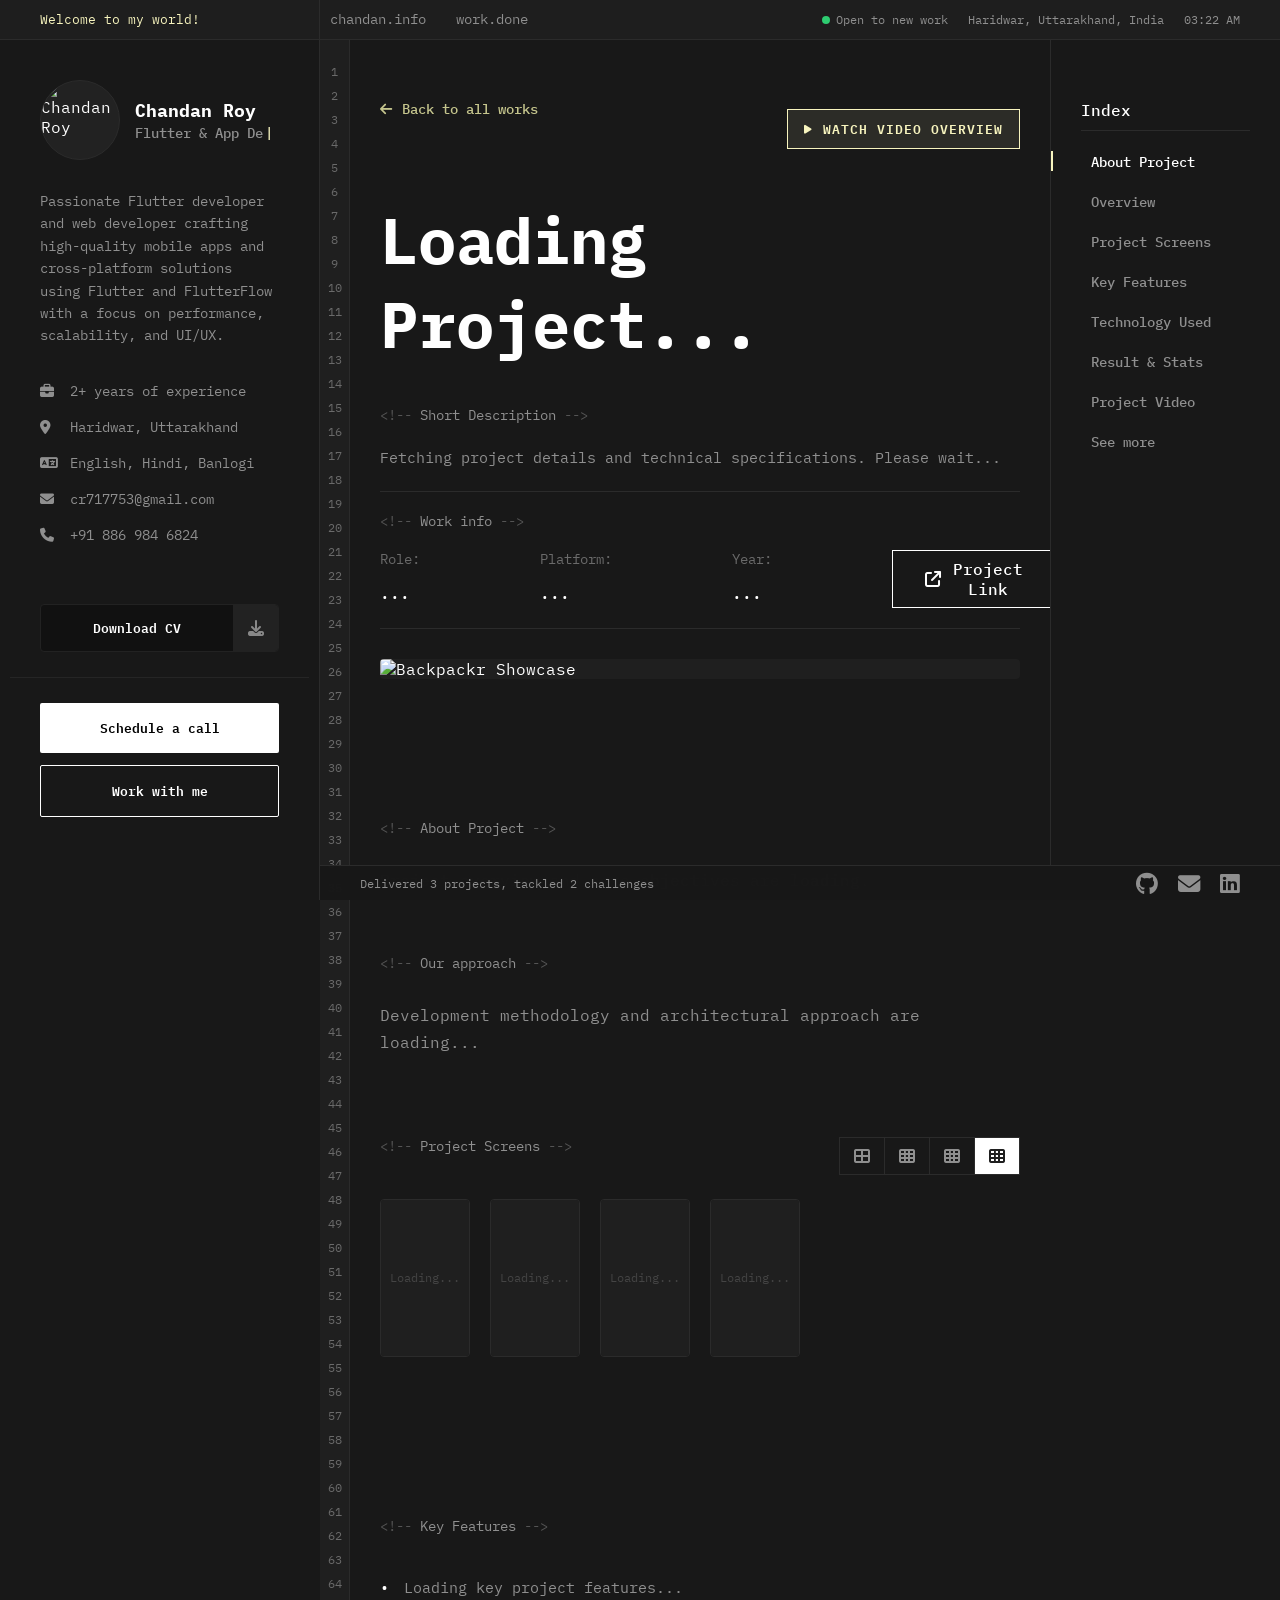
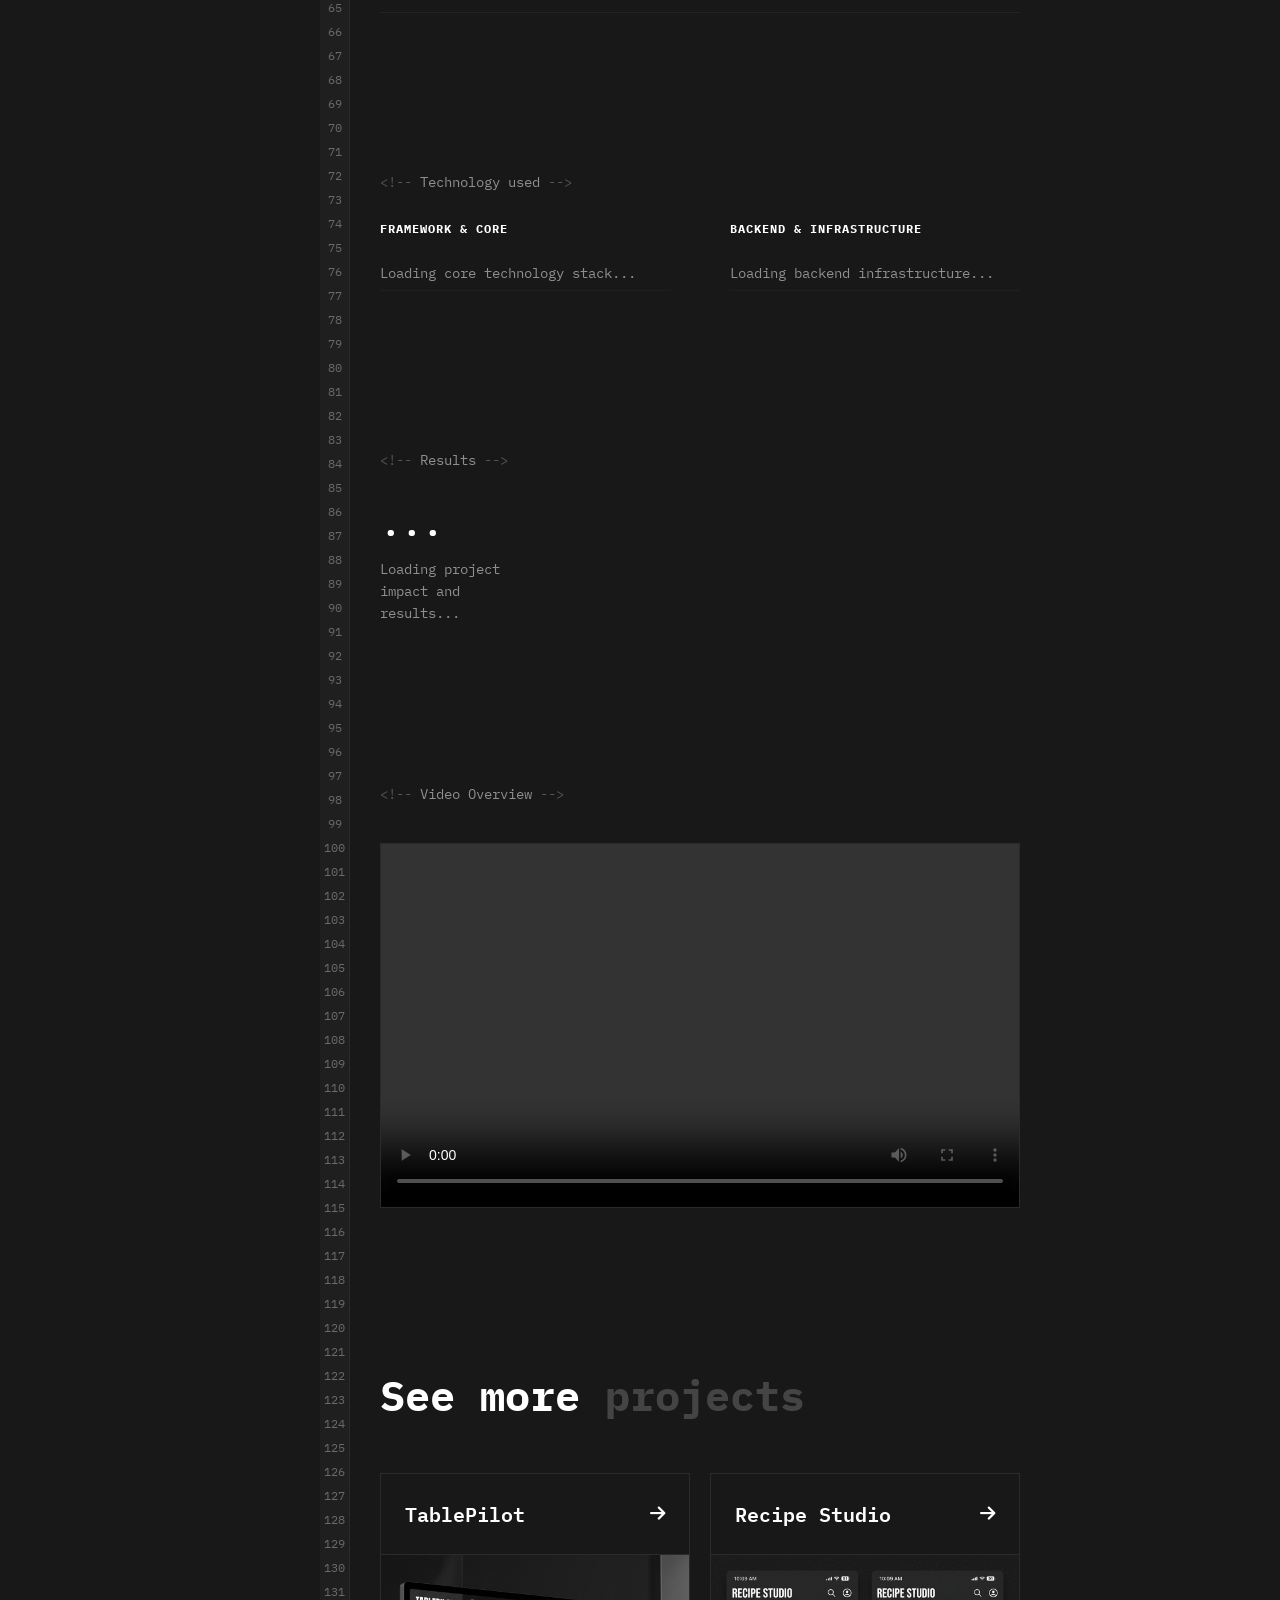
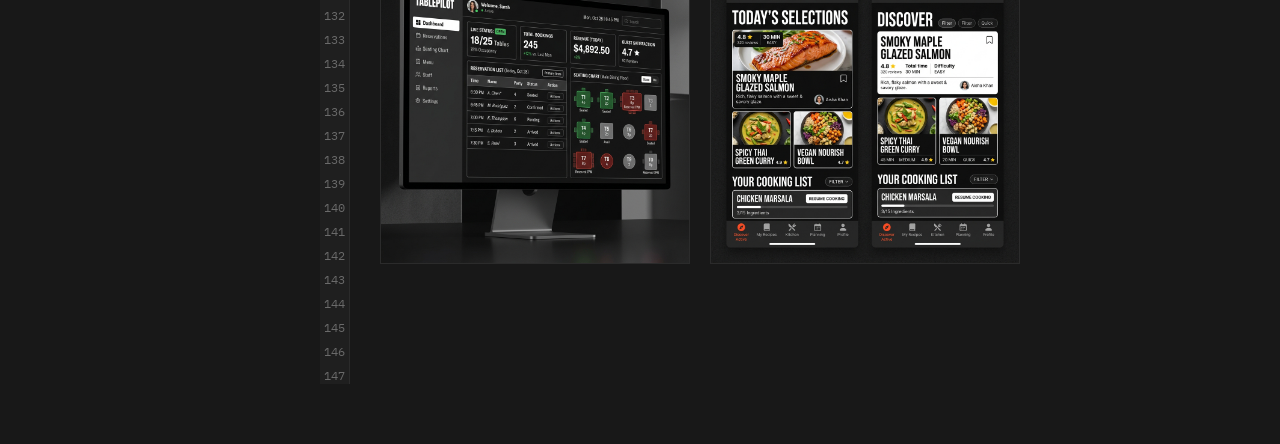
==== commit 73d563bb: "add project assets and implement dynamic work section filtering in script.js" ====
--- a/work-details.html
+++ b/work-details.html
@@ -118,8 +118,8 @@
                     </div>
                     <div class="meta-item meta-cta">
                         <a href="#" class="btn-secondary btn-with-icon" data-project-field="githubUrl">
-                            <i class="fab fa-github"></i>
-                            <span>GitHub</span>
+                            <i class="fas fa-arrow-up-right-from-square"></i>
+                            <span>Project Link</span>
                         </a>
                     </div>
                 </div>
@@ -295,4 +295,4 @@
     <script src="js/script.js"></script>
 </body>
 
-</html>+</html>
--- a/css/style.css
+++ b/css/style.css
@@ -662,6 +662,7 @@
 /* --- About Section --- */
 .about-section {
     padding: 160px 0 0 0;
+    overflow: hidden;
 }
 
 .about-layout {
@@ -1513,6 +1514,7 @@
     height: auto;
     display: block;
 }
+
 /* Video Player */
 .video-player-container {
     margin-top: 40px;
@@ -1546,7 +1548,8 @@
     font-size: 0.85rem;
     font-family: var(--font-mono);
     padding: 4px 10px;
-    background-color: #dcdcb4; /* Highlighter Yellow */
+    background-color: #dcdcb4;
+    /* Highlighter Yellow */
     color: #111;
     font-weight: 600;
     text-transform: uppercase;
@@ -1586,4 +1589,4 @@
 
 .video-shortcut-badge i {
     font-size: 10px;
-}
+}
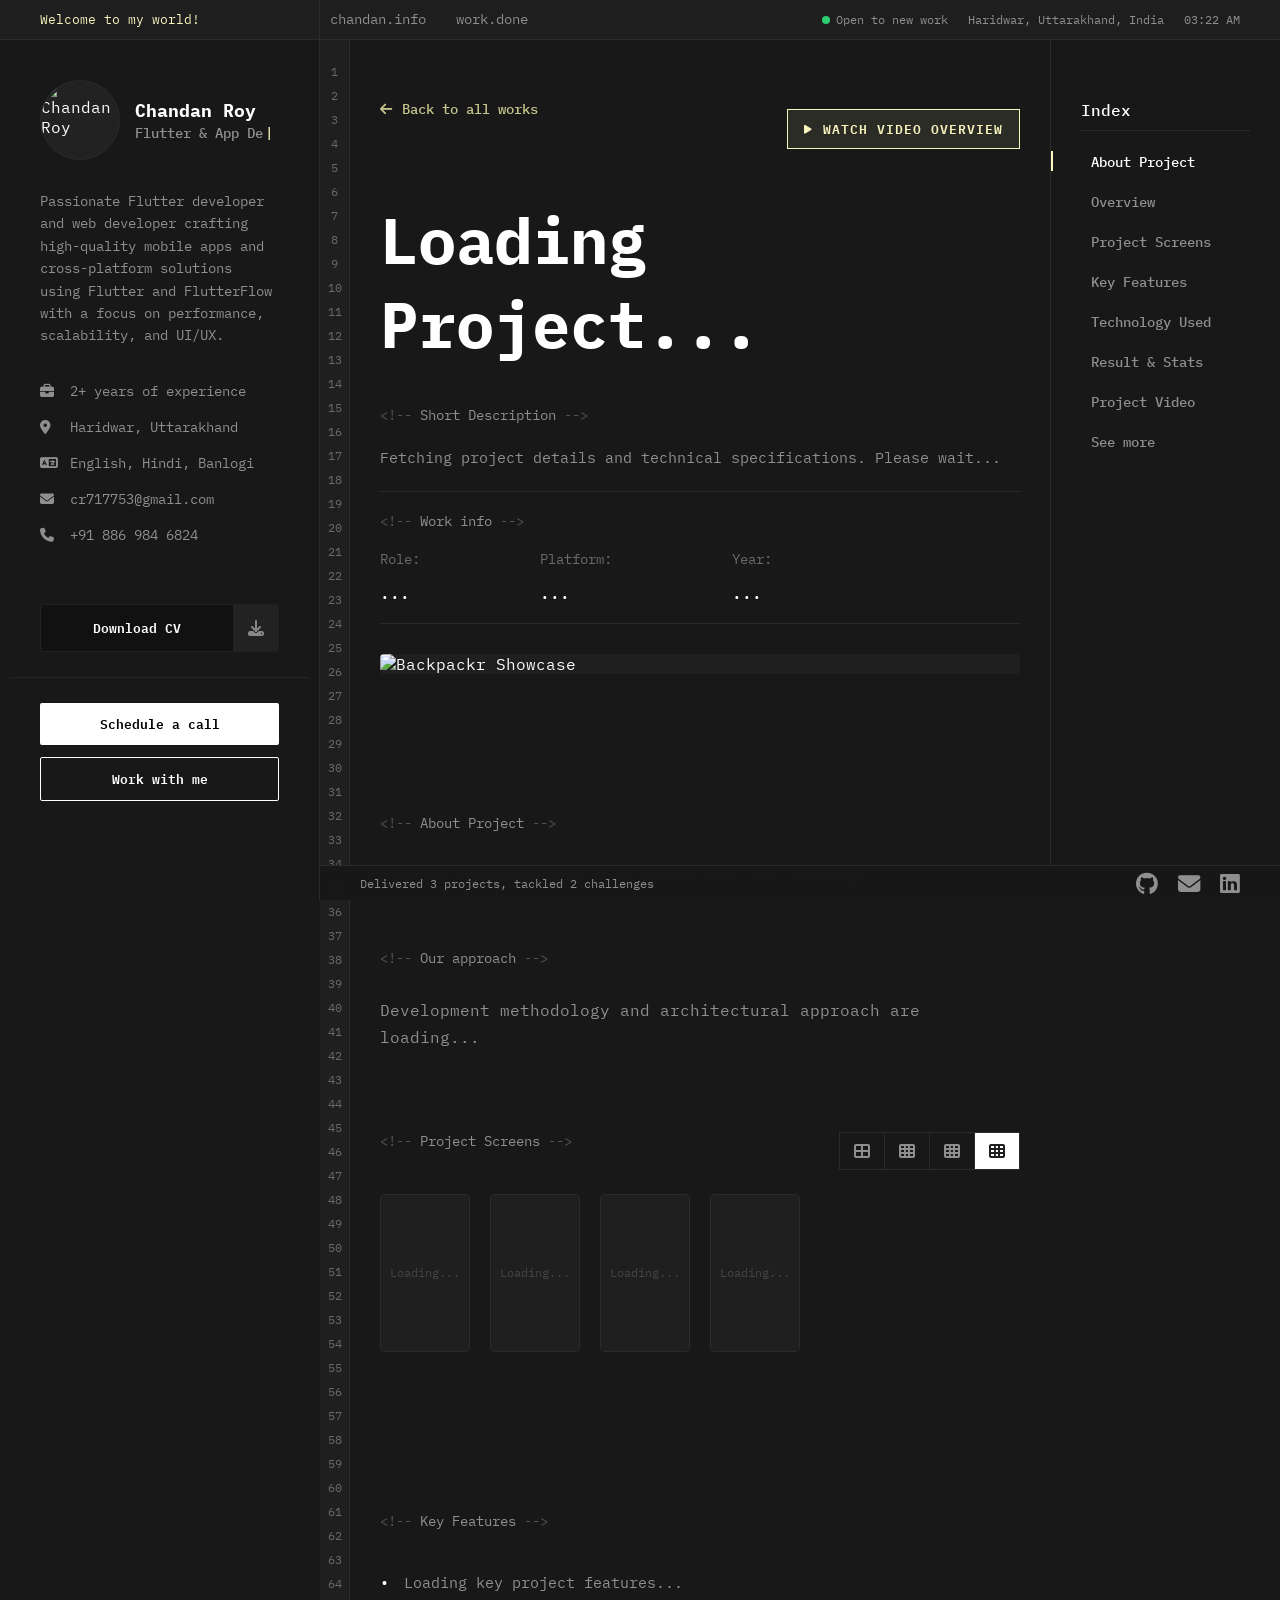
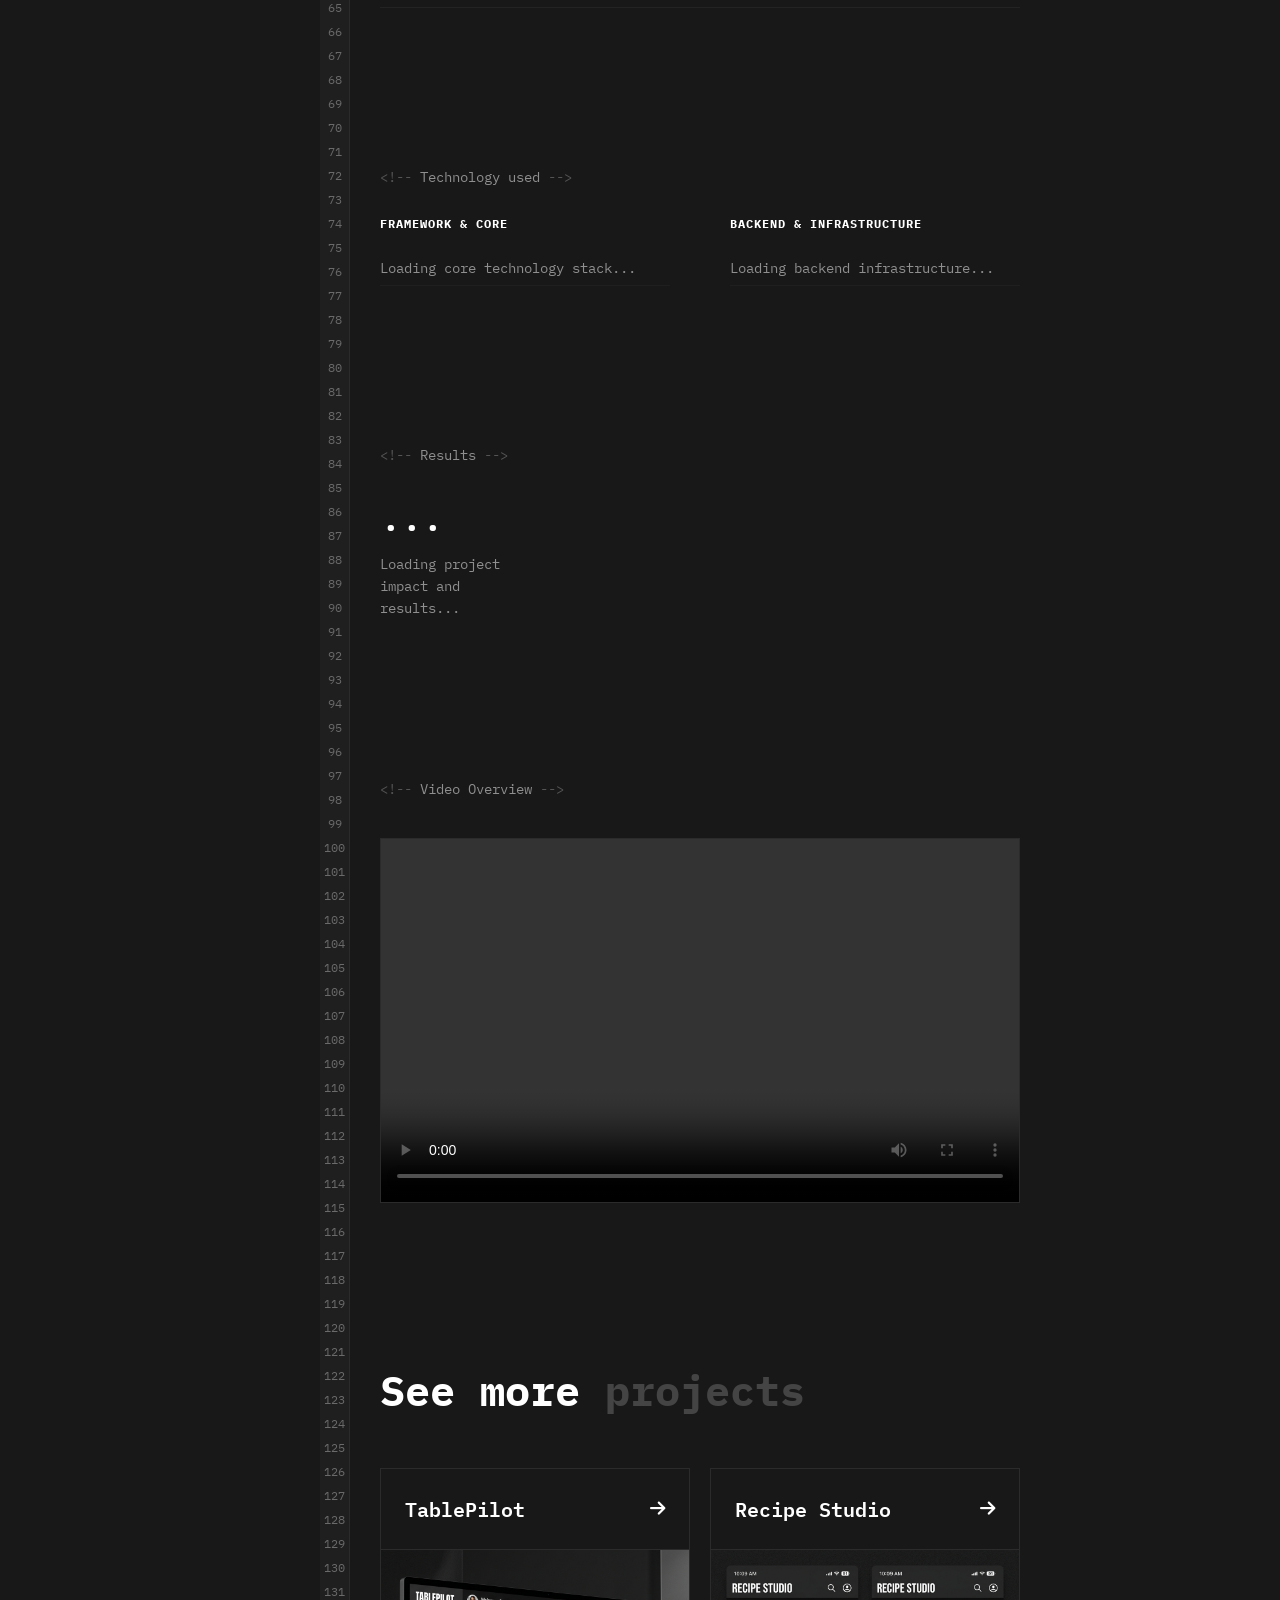
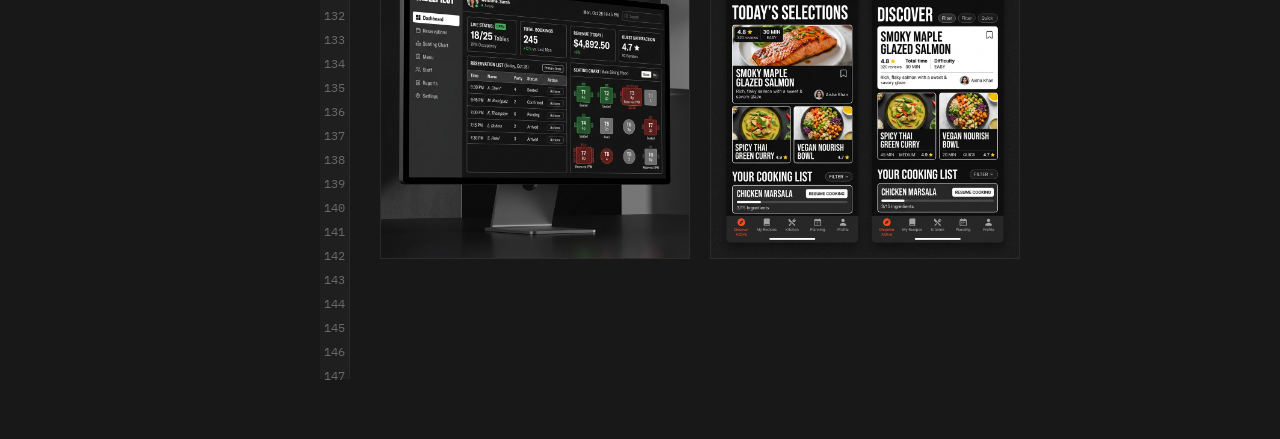
==== commit 33b5abd8: "update project links and adjust CSS button layouts and styling" ====
--- a/work-details.html
+++ b/work-details.html
@@ -117,10 +117,16 @@
                         <span class="meta-value" data-project-field="year">...</span>
                     </div>
                     <div class="meta-item meta-cta">
-                        <a href="#" class="btn-secondary btn-with-icon" data-project-field="githubUrl">
-                            <i class="fas fa-arrow-up-right-from-square"></i>
-                            <span>Project Link</span>
-                        </a>
+                        <div class="cta-column">
+                            <a href="#" class="btn-schedule btn-with-icon" data-project-field="liveLink" style="display: none;">
+                                <i class="fas fa-external-link-alt"></i>
+                                <span>Live Project</span>
+                            </a>
+                            <a href="#" class="btn-work btn-with-icon" data-project-field="githubUrl" style="display: none;">
+                                <i class="fab fa-github"></i>
+                                <span>GitHub</span>
+                            </a>
+                        </div>
                     </div>
                 </div>
                 <div class="full-divider"></div>
--- a/css/style.css
+++ b/css/style.css
@@ -274,7 +274,7 @@
     background-color: white;
     color: black;
     text-decoration: none;
-    padding: 14px;
+    padding: 10px 14px;
     text-align: center;
     font-size: 13px;
     font-weight: 600;
@@ -291,7 +291,7 @@
     color: white;
     border: 1px solid white;
     text-decoration: none;
-    padding: 14px;
+    padding: 10px 14px;
     text-align: center;
     font-size: 13px;
     font-weight: 600;
@@ -1311,6 +1311,17 @@
     gap: 15px;
 }
 
+.cta-column {
+    display: flex;
+    flex-direction: column;
+    gap: 12px;
+    min-width: 200px;
+}
+
+.cta-column i {
+    font-size: 20px;
+}
+
 .meta-label {
     font-size: 14px;
     color: #6A6A6A;
--- a/components/buttons.css
+++ b/components/buttons.css
@@ -63,8 +63,8 @@
 
 /* Helper for Icon Buttons */
 .btn-with-icon {
-    display: inline-flex !important;
+    display: inline-flex;
     align-items: center;
     justify-content: center;
     gap: 12px;
-}
+}
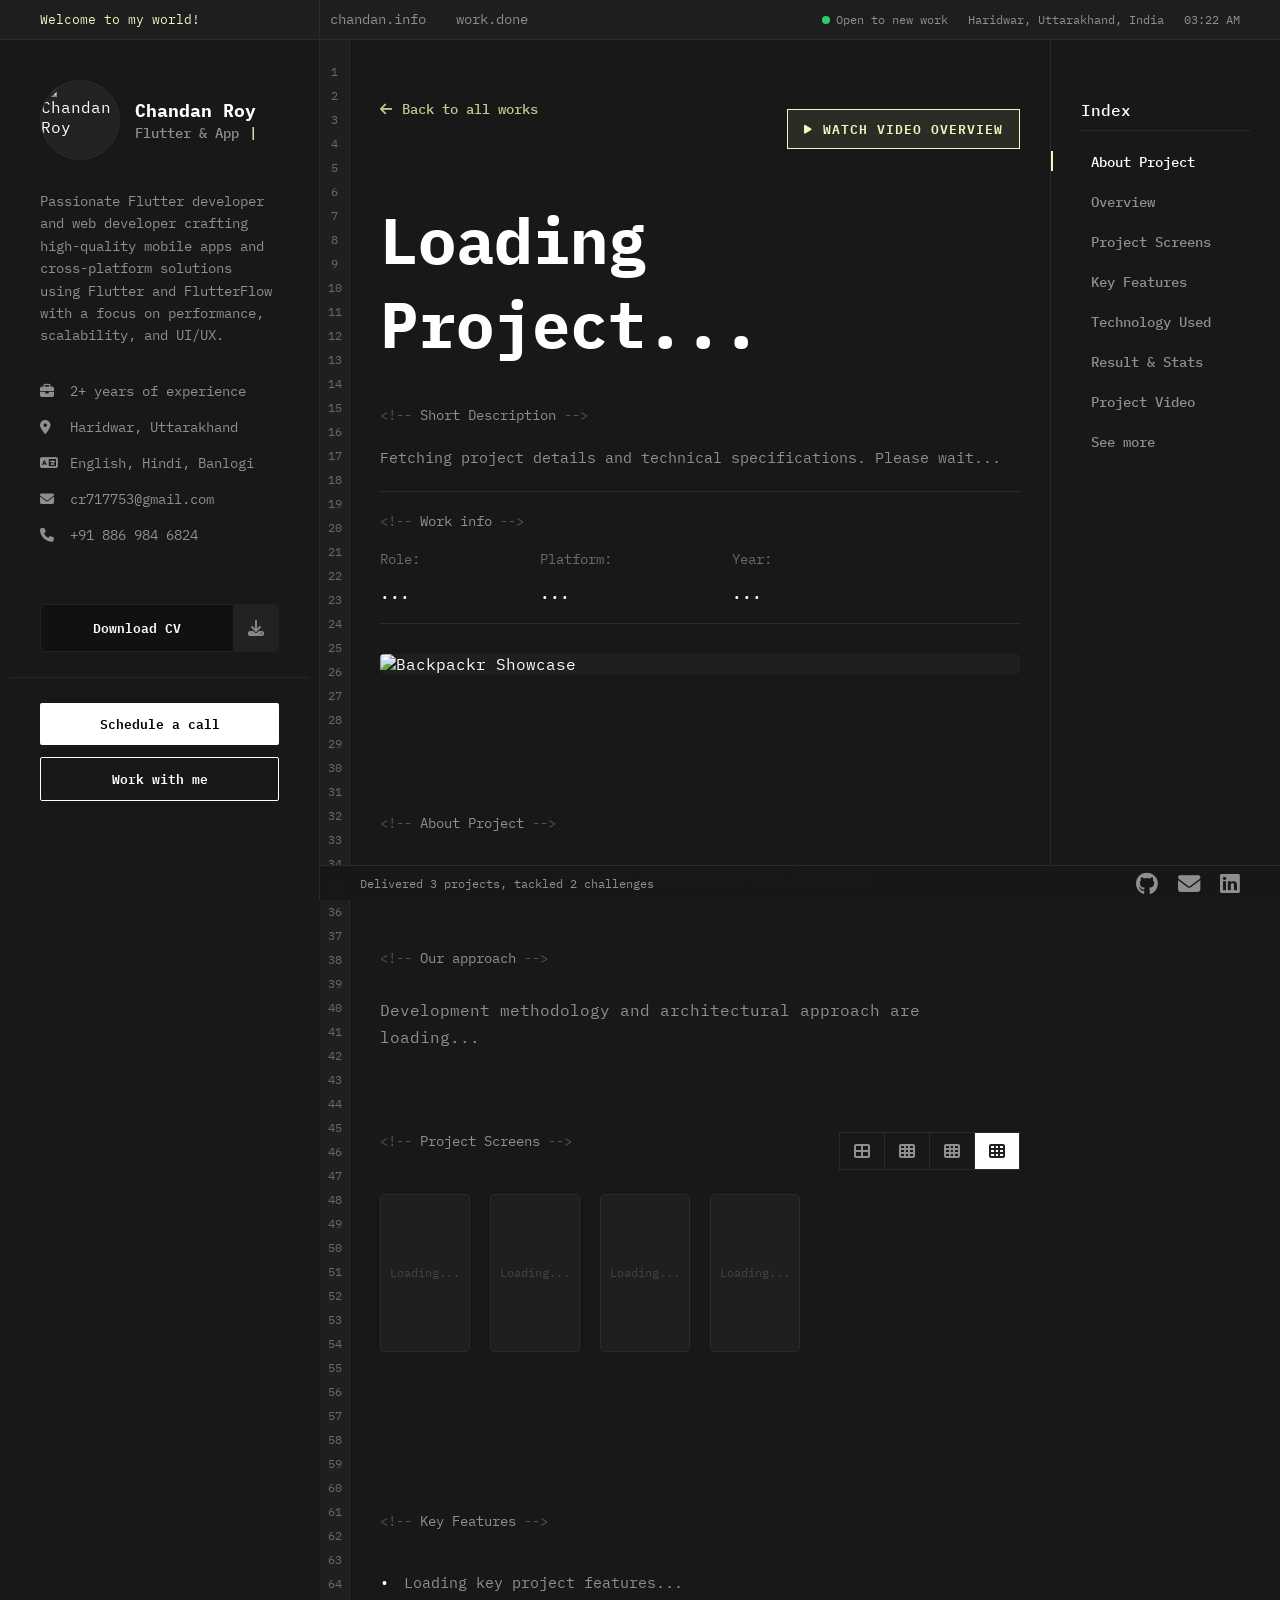
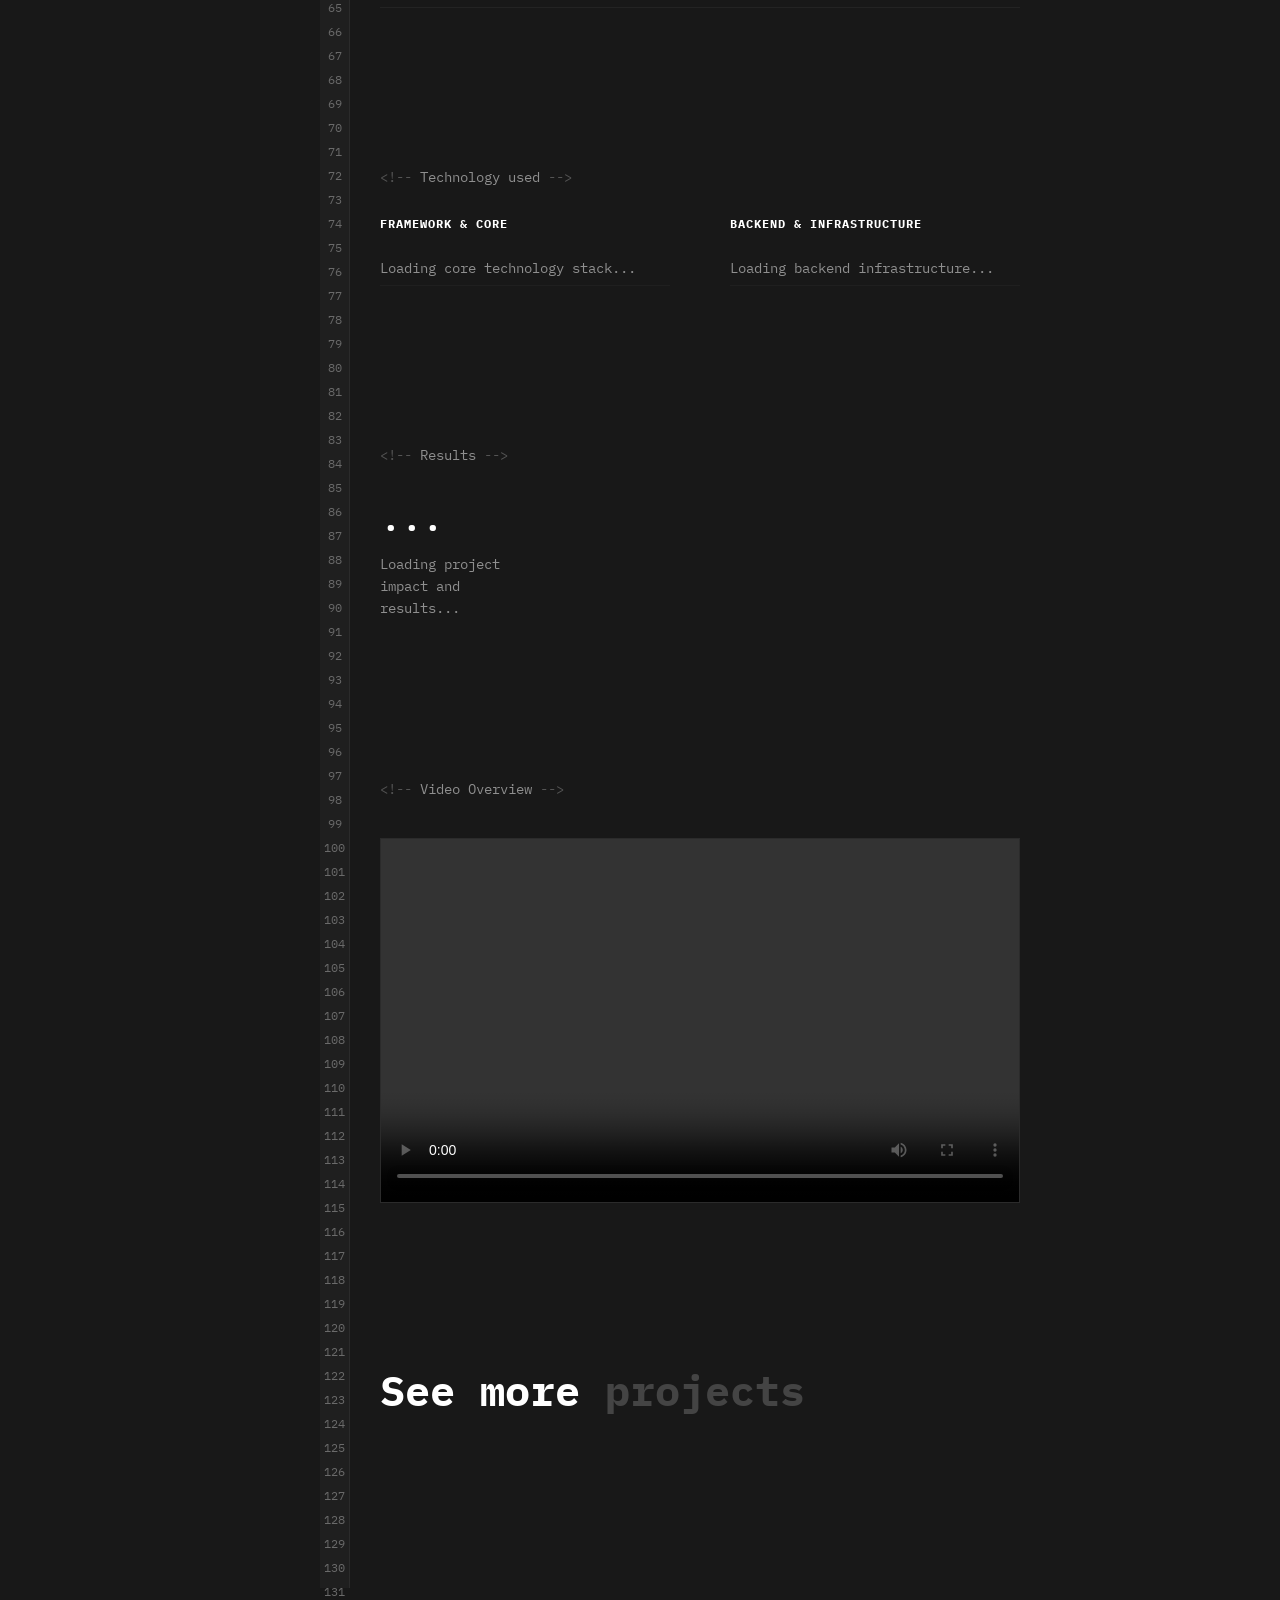
==== commit 98a871dc: "implement dynamic random project loading for the see more section" ====
--- a/work-details.html
+++ b/work-details.html
@@ -273,25 +273,8 @@
             <div class="container-minimal">
                 <h2 class="see-more-title">See more <span class="text-muted">projects</span></h2>
 
-                <div class="work-grid-brutalist grid-2">
-                    <a href="work-details.html?id=tablepilot" class="work-card">
-                        <div class="card-header">
-                            <h3 class="card-title">TablePilot</h3>
-                            <div class="card-arrow"><i class="fas fa-arrow-right"></i></div>
-                        </div>
-                        <div class="card-body">
-                            <img src="assets/project-thumbnail/tablepilot.png" alt="TablePilot">
-                        </div>
-                    </a>
-                    <a href="work-details.html?id=recipe" class="work-card">
-                        <div class="card-header">
-                            <h3 class="card-title">Recipe Studio</h3>
-                            <div class="card-arrow"><i class="fas fa-arrow-right"></i></div>
-                        </div>
-                        <div class="card-body">
-                            <img src="assets/project-thumbnail/recipe.png" alt="Recipe Studio">
-                        </div>
-                    </a>
+                <div class="work-grid-brutalist grid-2" id="see-more-grid">
+                    <!-- Dynamically loaded from projects.json -->
                 </div>
             </div>
         </section>
--- a/css/style.css
+++ b/css/style.css
@@ -576,6 +576,7 @@
 /* --- Hero Section --- */
 .hero-section {
     padding: 60px 0 0 0;
+    overflow: hidden;
 }
 
 .hero-description {
@@ -588,6 +589,7 @@
 /* --- Work Section --- */
 .work-section {
     padding: 160px 0 0 0;
+    overflow: hidden;
 }
 
 .work-section-header {
@@ -662,7 +664,6 @@
 /* --- About Section --- */
 .about-section {
     padding: 160px 0 0 0;
-    overflow: hidden;
 }
 
 .about-layout {
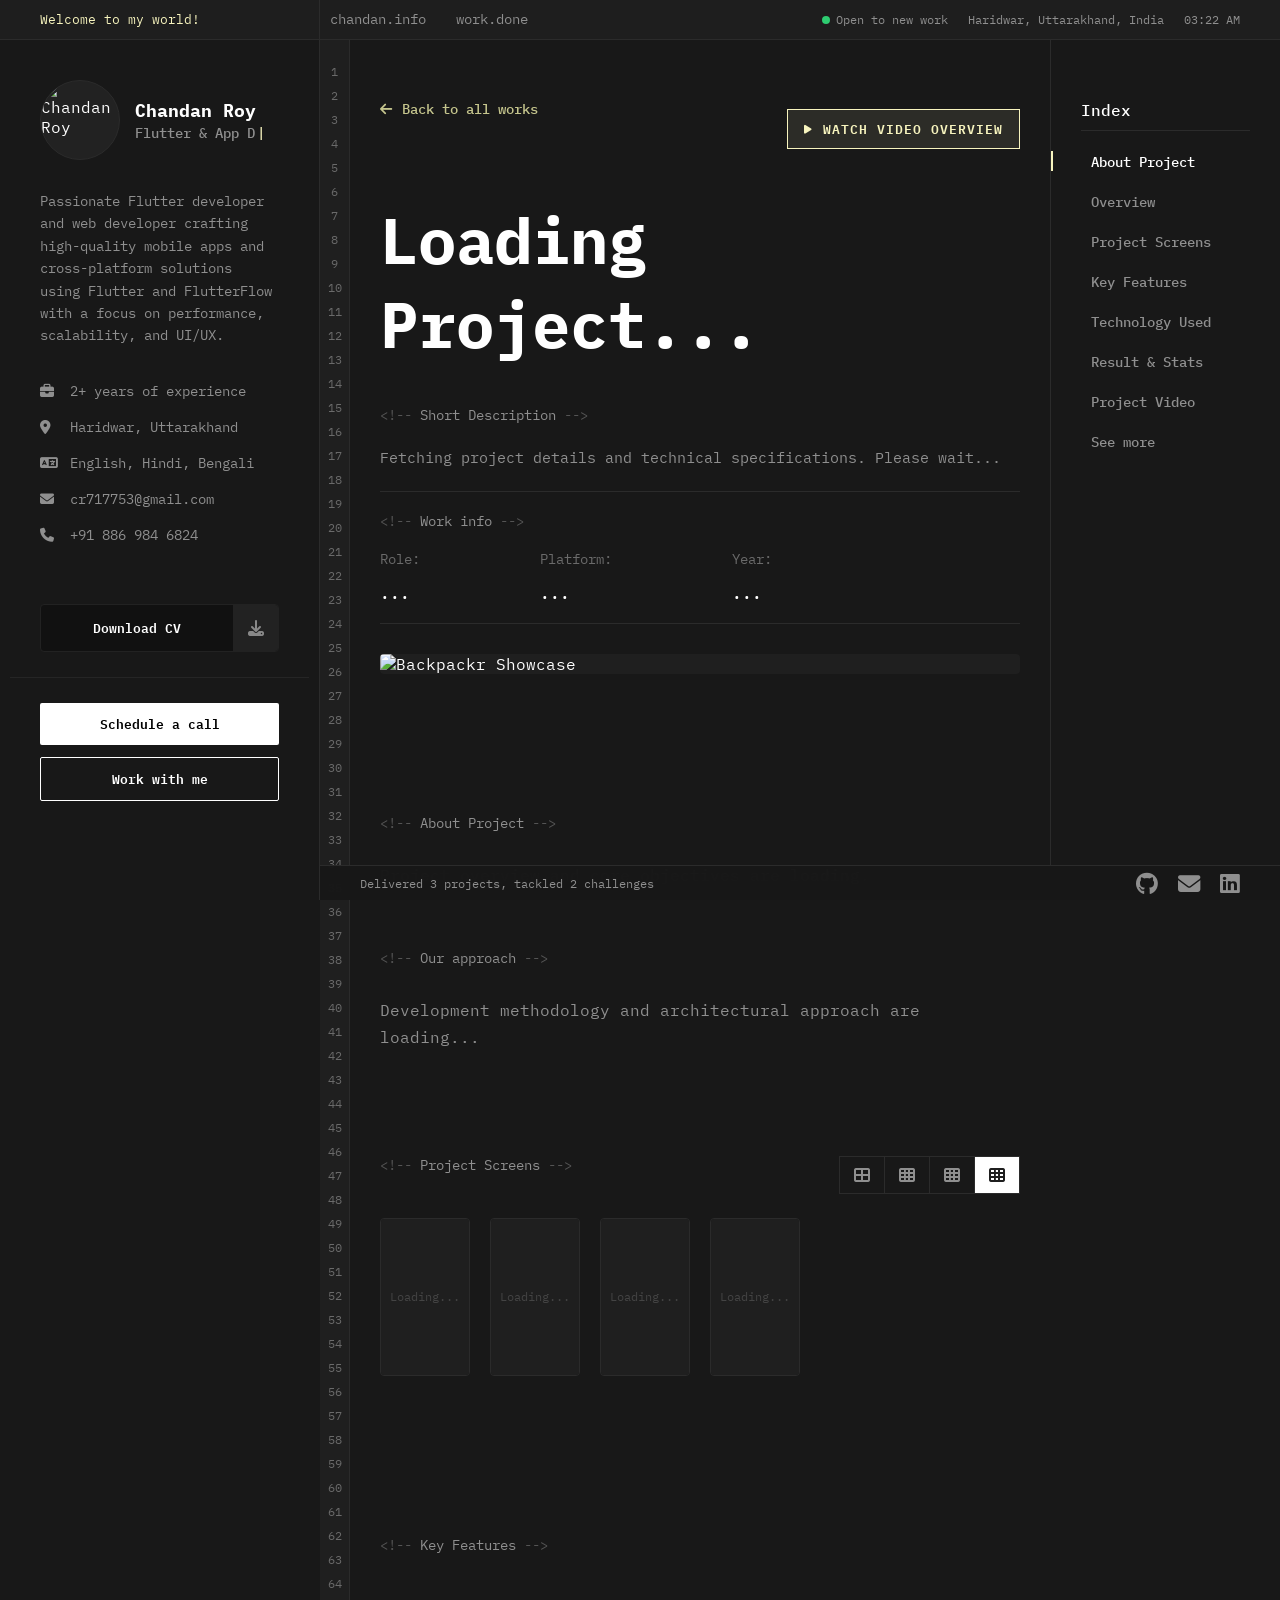
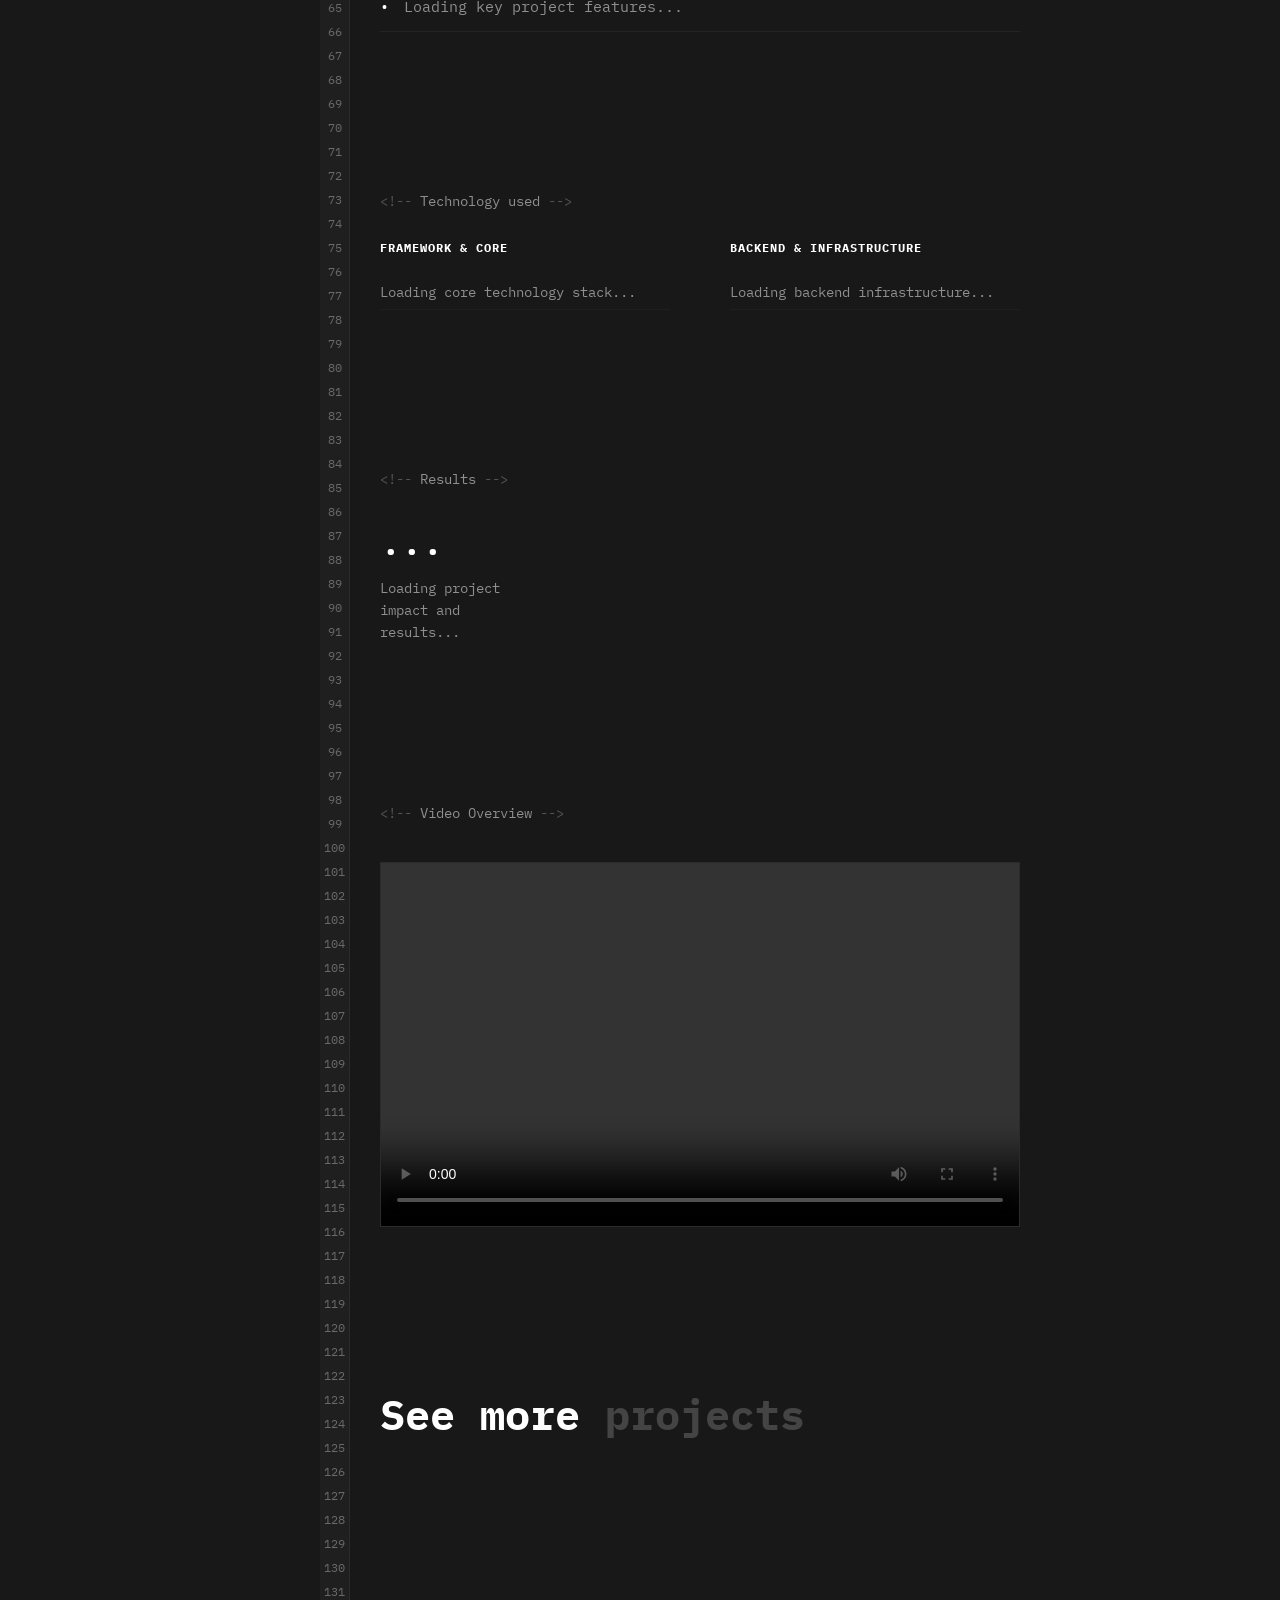
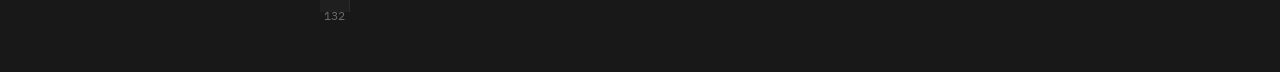
==== commit f6bb1e5c: "wrap approach section in container and update JS selector ID" ====
--- a/work-details.html
+++ b/work-details.html
@@ -150,13 +150,15 @@
                         Project overview and core objectives are loading...
                     </p>
                 </div>
-                <div class="detail-section-header" style="margin-top: 60px;">
-                    <div class="pre-title" data-scramble="Our approach">Our approach</div>
-                </div>
-                <div class="detail-text-block">
-                    <p>
-                        Development methodology and architectural approach are loading...
-                    </p>
+                <div id="approach-section">
+                    <div class="detail-section-header" style="margin-top: 60px;">
+                        <div class="pre-title" data-scramble="Our approach">Our approach</div>
+                    </div>
+                    <div class="detail-text-block">
+                        <p>
+                            Development methodology and architectural approach are loading...
+                        </p>
+                    </div>
                 </div>
             </div>
         </section>
--- a/css/style.css
+++ b/css/style.css
@@ -64,6 +64,7 @@
     font-family: var(--font-body);
     margin: 0;
     padding: 0;
+    overflow-x: hidden;
 }
 
 /* SPA-style Dynamic Content Transitions */
@@ -646,6 +647,65 @@
     grid-template-columns: repeat(6, 1fr);
 }
 
+/* --- News Apps Simplified List --- */
+.news-apps-list {
+    display: flex;
+    flex-direction: column;
+    gap: 12px;
+    margin-top: 30px;
+}
+
+.news-app-item {
+    display: flex;
+    justify-content: space-between;
+    align-items: center;
+    padding: 20px 30px;
+    background: var(--bg-graphite);
+    border: 1px solid var(--border);
+    transition: var(--transition);
+}
+
+.news-app-item:hover {
+    border-color: var(--accent);
+    background: #252525;
+}
+
+.news-app-info {
+    display: flex;
+    flex-direction: column;
+    gap: 4px;
+}
+
+.news-app-title {
+    font-size: 18px;
+    font-weight: 600;
+    color: var(--text-white);
+}
+
+.news-app-meta {
+    font-size: 12px;
+    color: var(--text-slate);
+    font-family: var(--font-body);
+}
+
+.news-app-link {
+    display: flex;
+    align-items: center;
+    gap: 10px;
+    text-decoration: none;
+    color: var(--accent);
+    font-size: 13px;
+    font-weight: 600;
+    padding: 8px 16px;
+    border: 1px solid var(--accent-muted);
+    transition: var(--transition);
+}
+
+.news-app-link:hover {
+    background: var(--accent);
+    color: var(--bg-jet);
+}
+
 .work-cta-wrap {
     display: flex;
     flex-direction: column;
@@ -1369,6 +1429,32 @@
     color: var(--text-slate);
 }
 
+.detail-text-block h3 {
+    color: var(--accent);
+    margin: 10px 0 5px 0;
+    /* font-size: 1.4rem; */
+    font-family: var(--font-body);
+}
+
+.detail-text-block p {
+    margin-bottom: 1.5rem;
+}
+
+.detail-text-block ul {
+    margin: 20px 0;
+    padding-left: 20px;
+}
+
+.detail-text-block li {
+    list-style: disc;
+    margin-bottom: 10px;
+    padding-left: 5px;
+}
+
+.detail-text-block strong {
+    color: var(--accent);
+}
+
 .feature-bullet-list {
     list-style: none;
     padding: 0;
@@ -1601,4 +1687,62 @@
 
 .video-shortcut-badge i {
     font-size: 10px;
+}
+
+/* --- Nested Feature Lists --- */
+.nested-feature-item {
+    list-style: none !important;
+    margin-bottom: 30px;
+    padding-left: 0 !important;
+    /* Remove parent padding */
+    border-bottom: none !important;
+    /* Remove parent border */
+}
+
+.nested-feature-item::before {
+    display: none !important;
+    /* Hide the bullet for numbered items */
+}
+
+.feature-main-row {
+    display: flex;
+    align-items: baseline;
+    gap: 12px;
+    margin-bottom: 12px;
+}
+
+.feature-main-row strong {
+    color: var(--accent);
+    font-size: 1.1rem;
+}
+
+.feature-number {
+    color: var(--accent);
+    font-family: var(--font-body);
+    font-weight: 700;
+    font-size: 1.2rem;
+}
+
+.nested-bullet-list {
+    list-style: none;
+    padding-left: 28px;
+    display: flex;
+    flex-direction: column;
+    gap: 10px;
+}
+
+.nested-bullet-list li {
+    position: relative;
+    padding-left: 20px;
+    font-size: 14px;
+    color: var(--text-slate);
+    line-height: 1.5;
+}
+
+.nested-bullet-list li::before {
+    content: "•";
+    position: absolute;
+    left: 0;
+    color: var(--accent);
+    opacity: 0.6;
 }
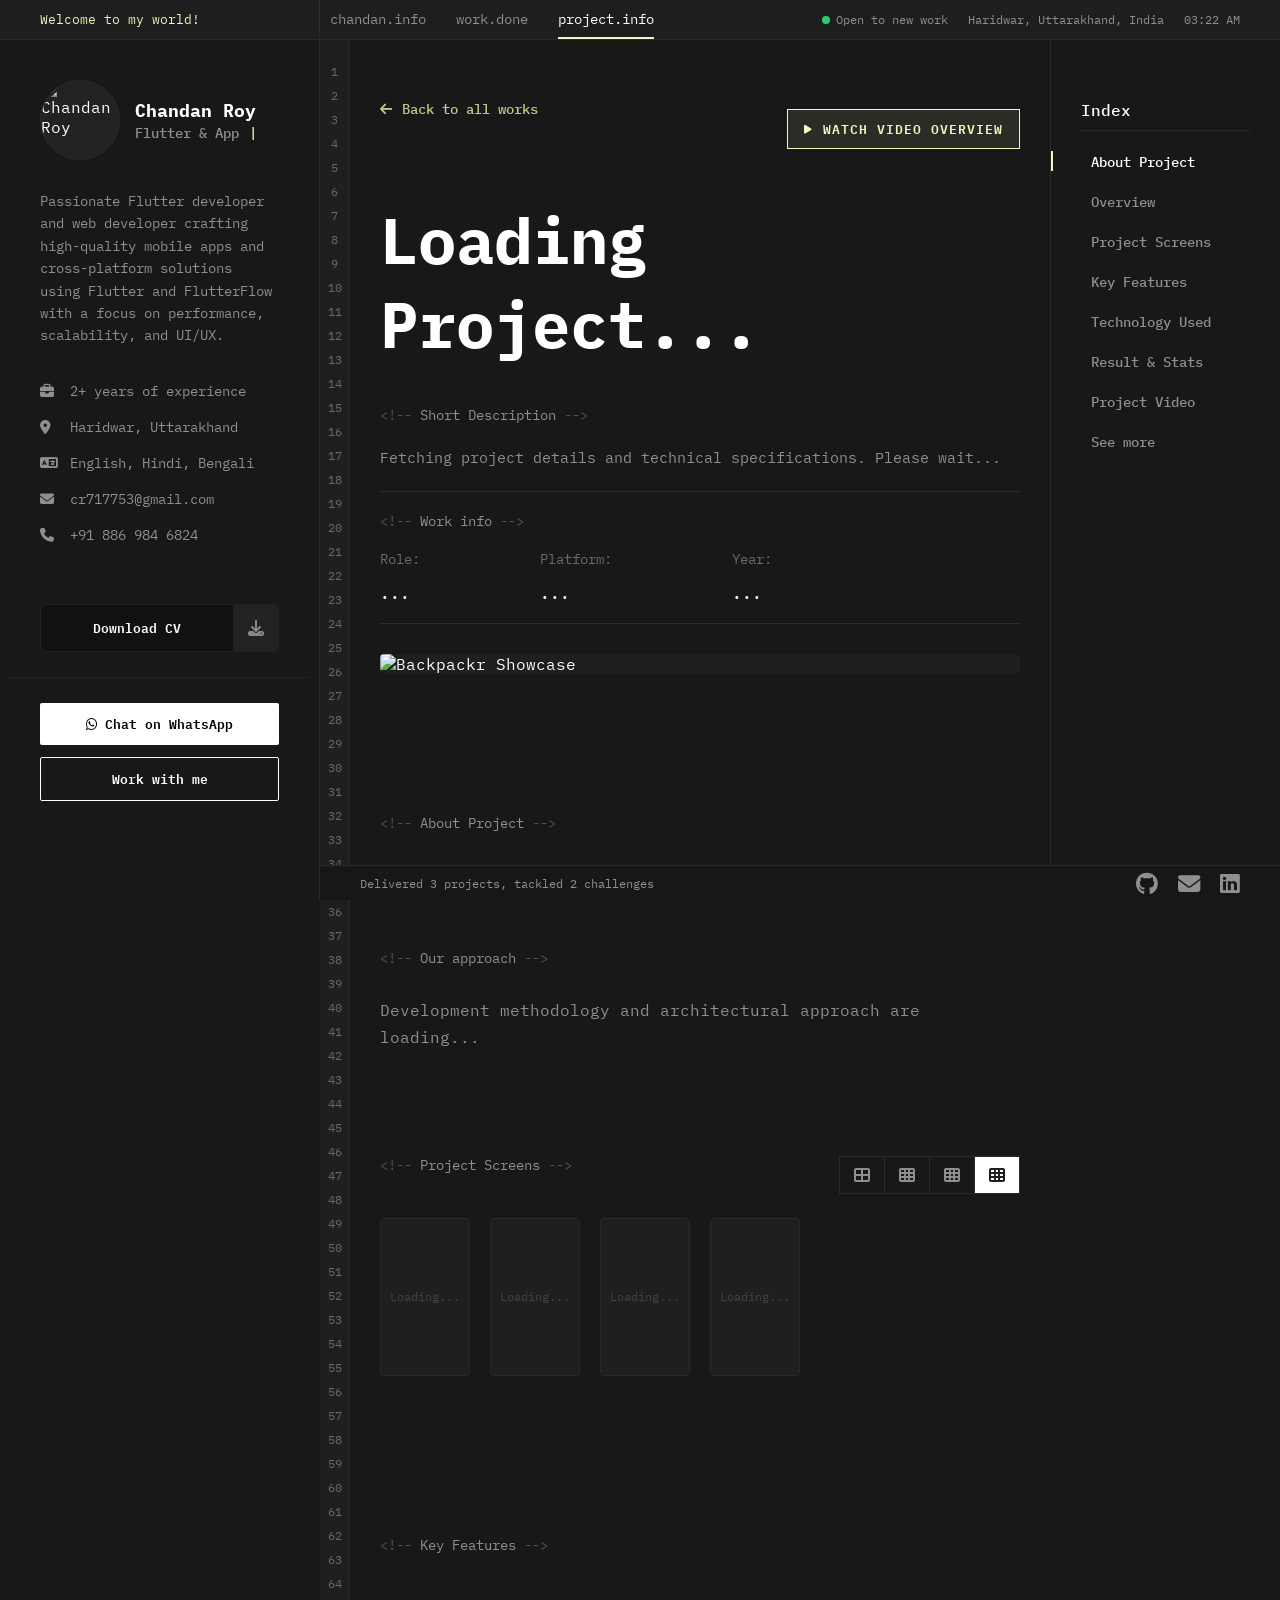
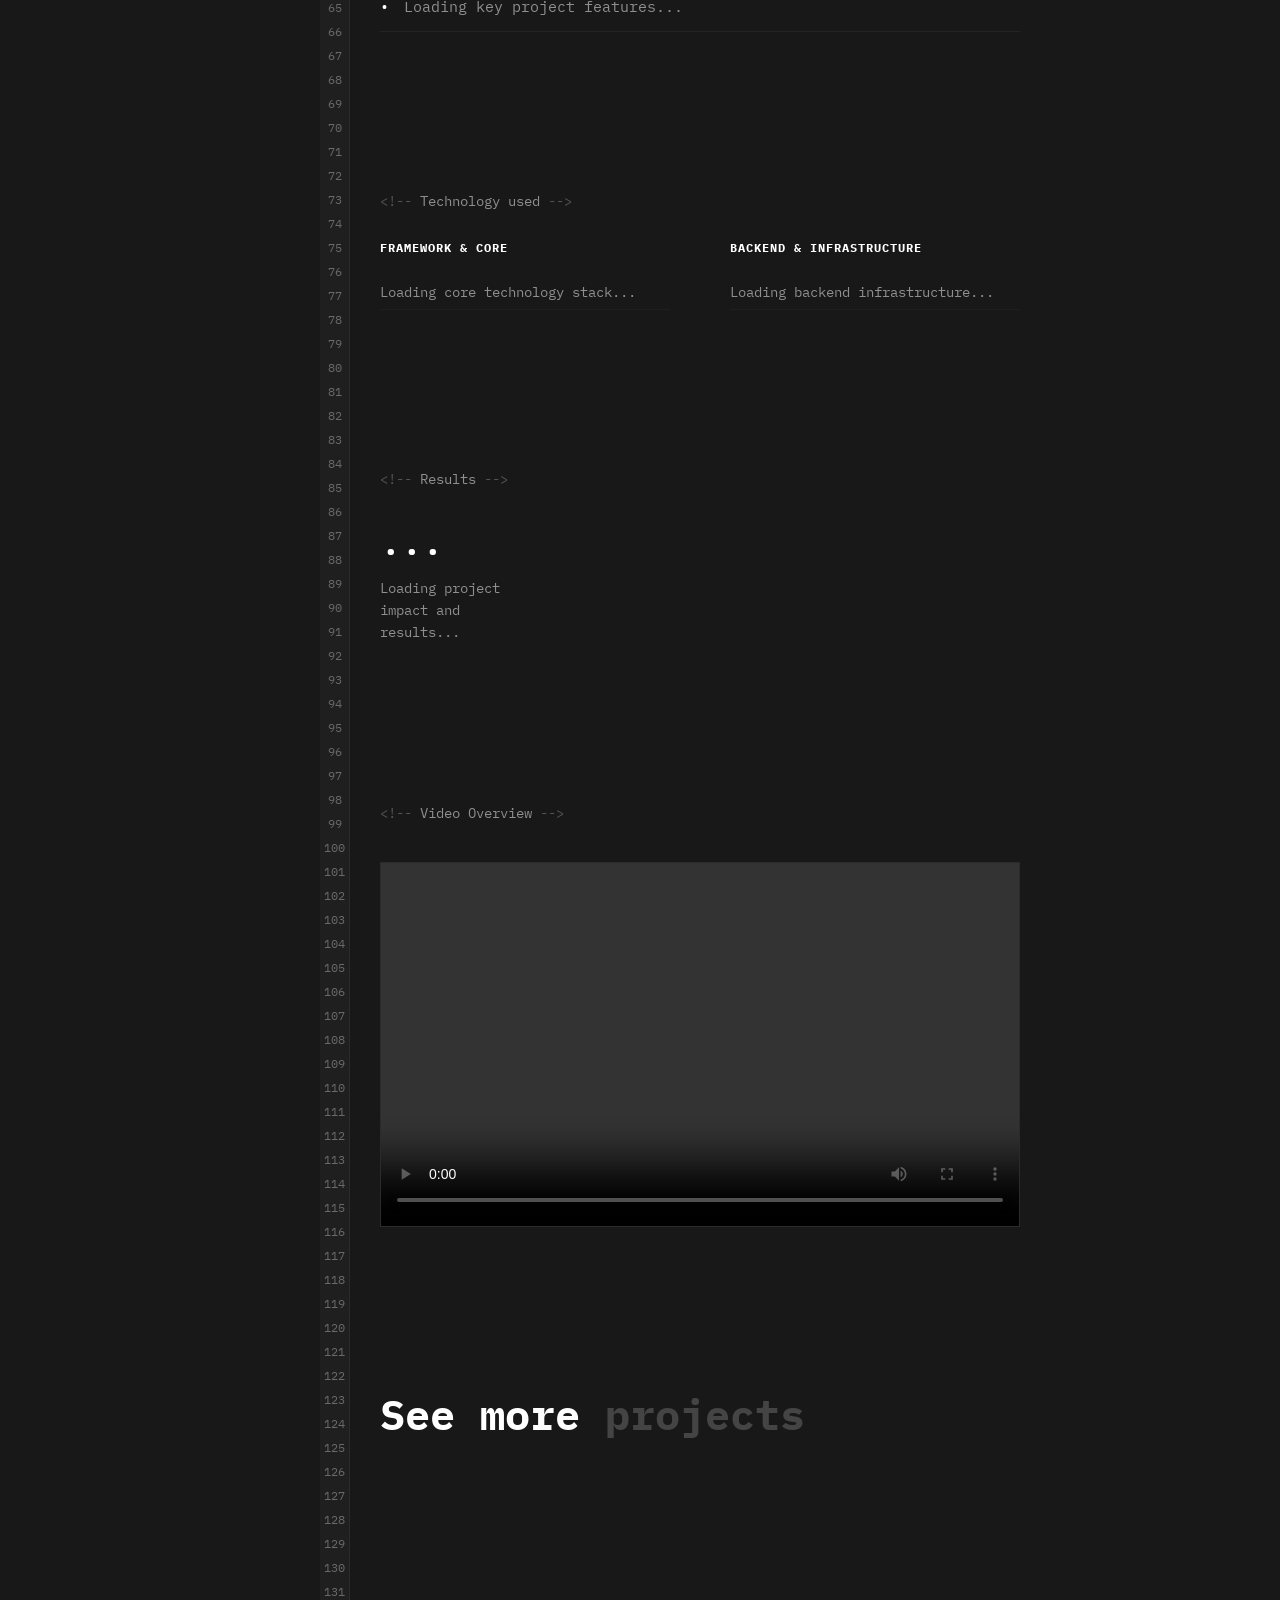
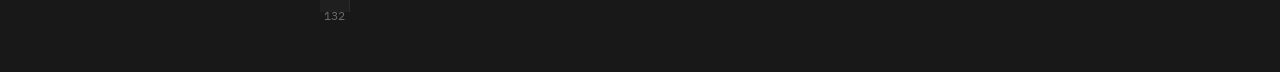
==== commit 797558ed: "add Apple Store link support and update project CTA buttons to distinguish between App Store and Pla" ====
--- a/work-details.html
+++ b/work-details.html
@@ -119,8 +119,12 @@
                     <div class="meta-item meta-cta">
                         <div class="cta-column">
                             <a href="#" class="btn-schedule btn-with-icon" data-project-field="liveLink" style="display: none;">
-                                <i class="fas fa-external-link-alt"></i>
-                                <span>Live Project</span>
+                                <i class="fab fa-google-play"></i>
+                                <span>Play Store</span>
+                            </a>
+                            <a href="#" class="btn-schedule btn-with-icon" data-project-field="appleStoreLink" style="display: none;">
+                                <i class="fab fa-apple"></i>
+                                <span>App Store</span>
                             </a>
                             <a href="#" class="btn-work btn-with-icon" data-project-field="githubUrl" style="display: none;">
                                 <i class="fab fa-github"></i>
--- a/css/style.css
+++ b/css/style.css
@@ -220,6 +220,16 @@
     color: var(--text-slate);
 }
 
+.stat-link {
+    color: inherit;
+    text-decoration: none;
+    transition: var(--transition);
+}
+
+.stat-link:hover {
+    color: var(--accent);
+}
+
 .download-cv-wrap {
     margin-top: 25px;
     margin-bottom: 25px;
@@ -674,18 +684,39 @@
     display: flex;
     flex-direction: column;
     gap: 4px;
+    text-decoration: none;
+    transition: var(--transition);
+}
+
+.news-app-info:hover .news-app-title {
+    color: var(--accent);
 }
 
 .news-app-title {
     font-size: 18px;
     font-weight: 600;
     color: var(--text-white);
+    transition: var(--transition);
 }
 
 .news-app-meta {
     font-size: 12px;
     color: var(--text-slate);
     font-family: var(--font-body);
+}
+
+.news-name-link {
+    color: inherit;
+    text-decoration: none;
+    transition: var(--transition);
+}
+
+.news-name-link:hover {
+    color: var(--accent);
+}
+
+.separator {
+    opacity: 0.3;
 }
 
 .news-app-link {
@@ -1073,6 +1104,19 @@
 
 .input-brutalist:focus {
     border-color: var(--accent);
+}
+
+.input-brutalist.invalid {
+    border-color: #ff4d4d;
+}
+
+.error-msg {
+    color: #ff4d4d;
+    font-size: 11px;
+    margin-top: 4px;
+    min-height: 14px;
+    font-family: var(--font-mono);
+    text-transform: uppercase;
 }
 
 /* --- Scramble Animation Utilities --- */
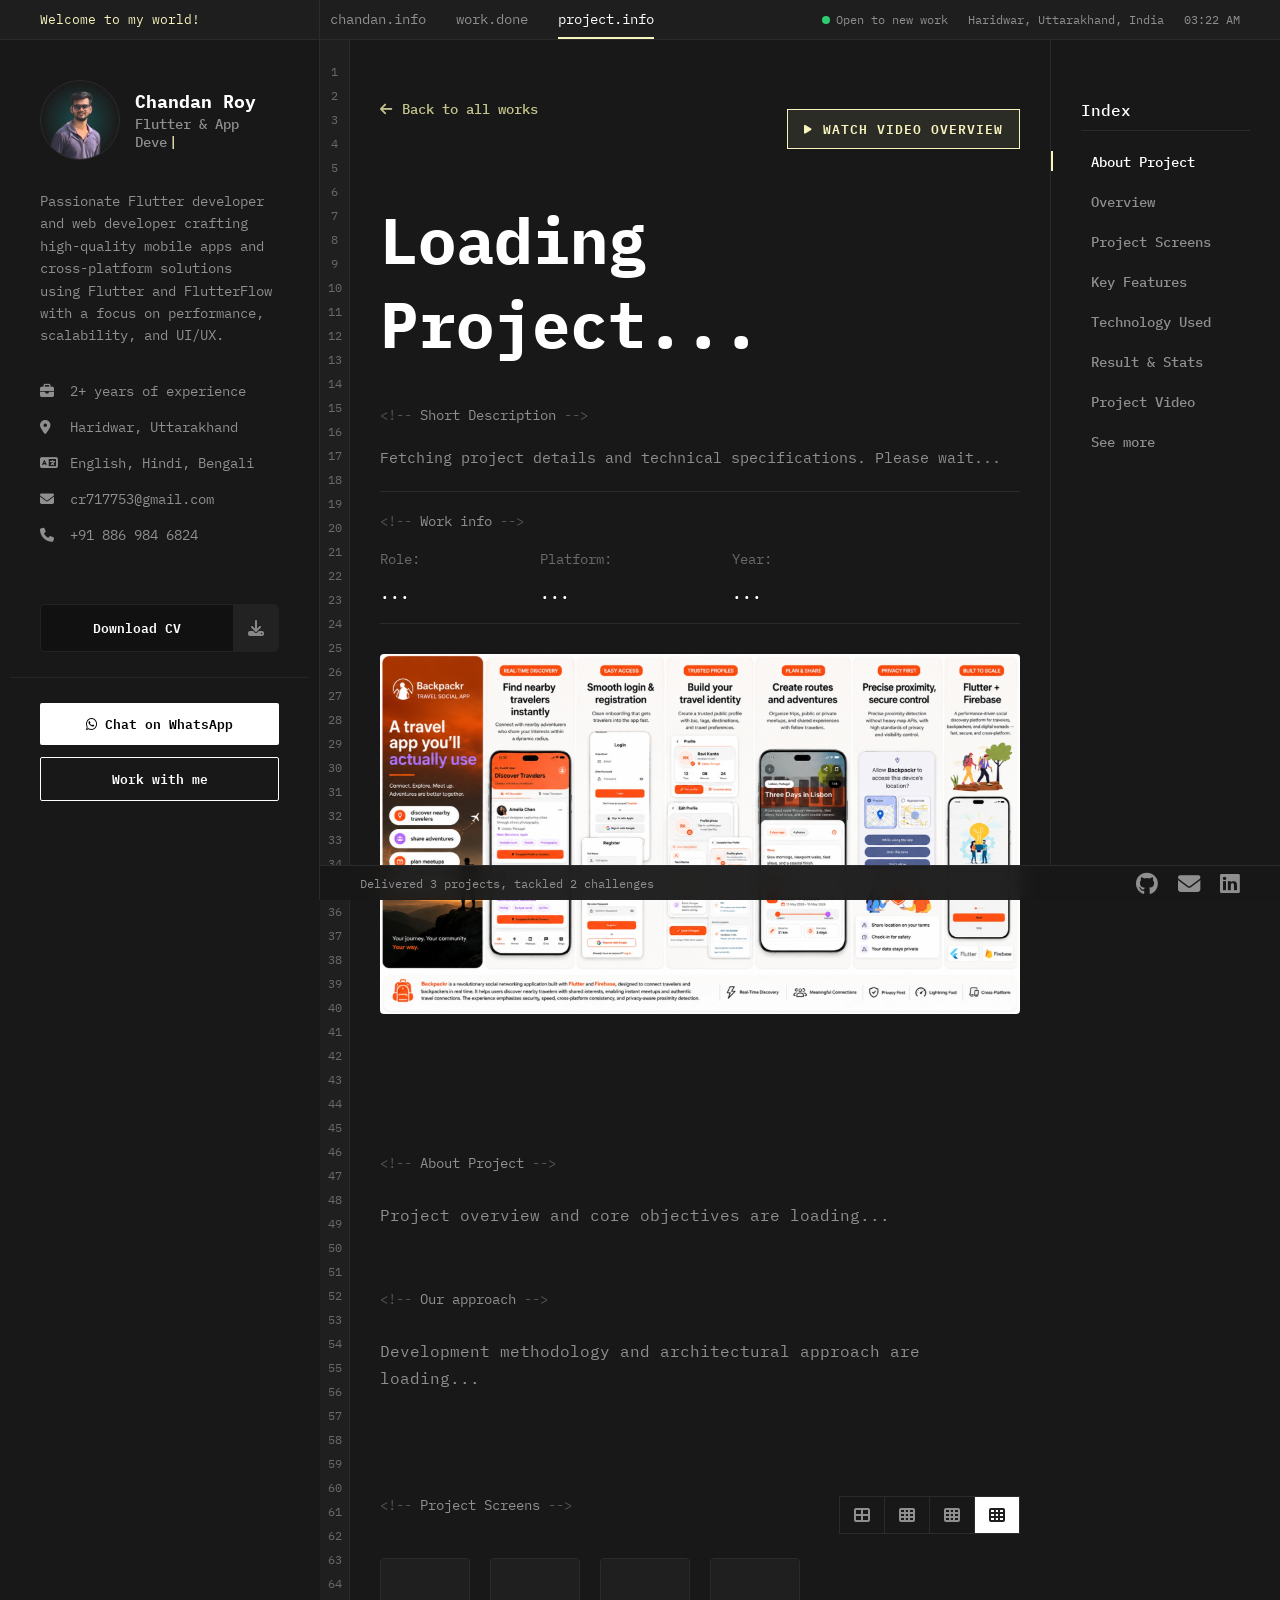
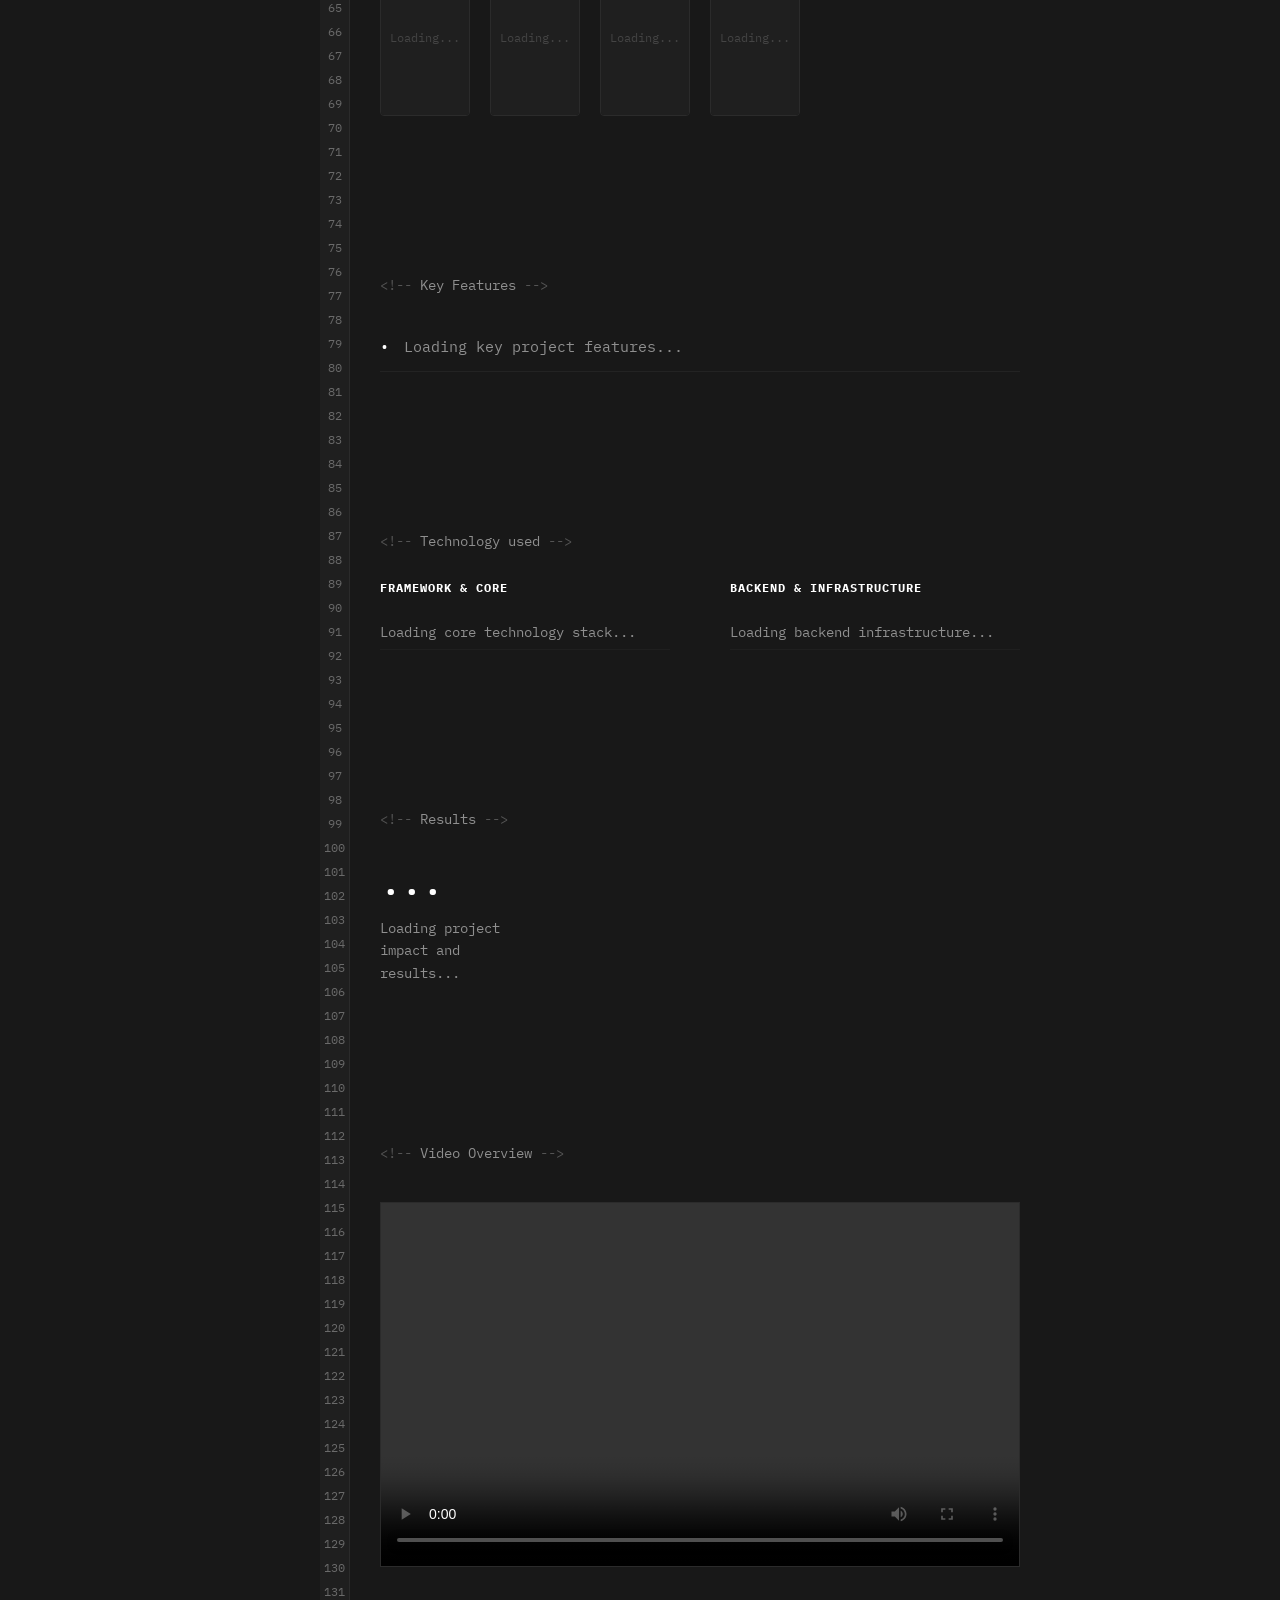
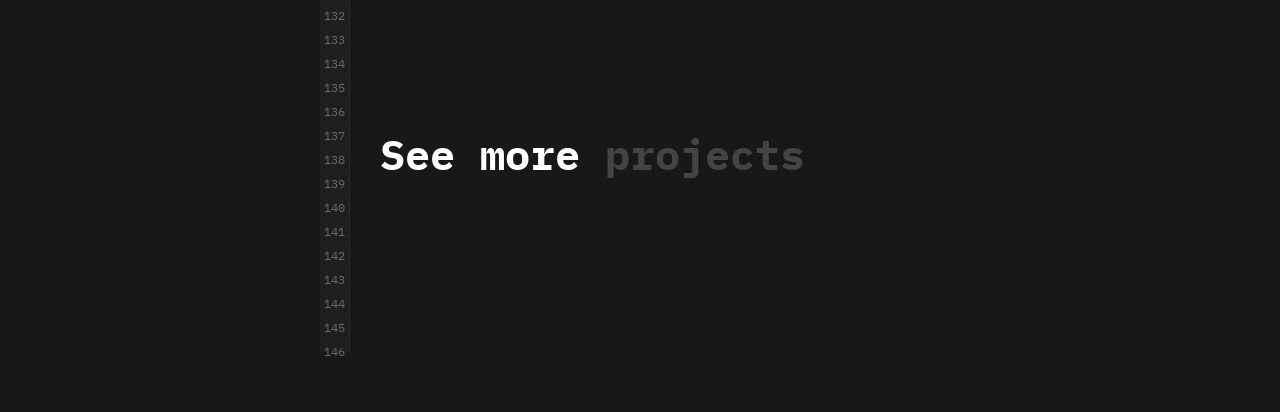
==== commit c153423e: "replace project images, posters, and thumbnails with WebP format and update references" ====
--- a/work-details.html
+++ b/work-details.html
@@ -4,10 +4,10 @@
 <head>
     <meta charset="UTF-8">
     <meta name="viewport" content="width=device-width, initial-scale=1.0">
-    <title>Backpackr | Work Details</title>
+    <title>Project Details | Chandan Roy \u2013 App Developer in Haridwar & Dehradun</title>
     <meta name="description"
-        content="Case study of high-performance cross-platform applications developed by Chandan Roy, your expert near me app developer, near me flutter developer, and near me ios developer.">
-    <meta name="keywords" content="near me app developer, near me flutter developer, near me ios developer, Flutter Developer, Mobile App Developer, Cross-platform Developer, Dart, Firebase, Portfolio, Chandan Roy">
+        content="Case study of mobile apps built by Chandan Roy, a Flutter & app developer in Haridwar & Dehradun, Uttarakhand. Expert in high-performance iOS & Android cross-platform app development.">
+    <meta name="keywords" content="App developer in Haridwar, App developer in Dehradun, App developer in Uttarakhand, Flutter developer Haridwar, Mobile app development Dehradun, Android app developer Uttarakhand, iOS app developer Haridwar, best app developer Uttarakhand, near me app developer, near me flutter developer, near me ios developer, Flutter Developer, Mobile App Developer, Cross-platform Developer, Dart, Firebase, Portfolio, Chandan Roy">
     
     <!-- Open Graph Tags -->
     <meta property="og:title" content="Work Details | Chandan Roy Portfolio">
@@ -135,8 +135,8 @@
                 </div>
                 <div class="full-divider"></div>
                 <div class="project-hero-image-wrap">
-                    <img src="assets/project-poster/image%208.png" alt="Backpackr Showcase"
-                        data-project-field="heroImage">
+                    <img src="assets/project-poster/Backpackr-poster.webp" alt="Project Showcase"
+                        data-project-field="heroImage" fetchpriority="high" decoding="async">
                 </div>
             </div>
         </section>
--- a/css/style.css
+++ b/css/style.css
@@ -2,6 +2,18 @@
  * Chandan Roy - Portfolio Styles
  * Exact Match - Minimalist-Brutalist Aesthetic
  */
+
+* {
+    margin: 0;
+    padding: 0;
+    box-sizing: border-box;
+}
+
+html,
+body {
+    width: 100%;
+    overflow-x: hidden;
+}
 
 :root {
     /* Framer Project Palette - Exact Matches */
@@ -27,6 +39,9 @@
 
     /* Transitions */
     --transition: all 0.3s cubic-bezier(0.23, 1, 0.32, 1);
+    --footer-bottom-offset: 0px;
+    --footer-left-offset: 0px;
+    --footer-visual-width: auto;
 }
 
 /* --- Custom Scrollbar (VS Code Style) --- */
@@ -494,6 +509,46 @@
     flex-shrink: 0;
 }
 
+.mobile-info-btn {
+    display: none;
+    color: var(--text-slate);
+    font-size: 1.15rem;
+    cursor: pointer;
+    width: 30px;
+    height: 100%;
+    display: none;
+    align-items: center;
+    justify-content: center;
+    border-right: 1px solid var(--border);
+    transition: var(--transition);
+}
+
+.mobile-info-btn:hover,
+.mobile-info-btn.active {
+    color: var(--text-white);
+    background: rgba(255, 255, 255, 0.05);
+}
+
+.mobile-menu-btn {
+    display: none;
+    color: var(--text-slate);
+    font-size: 1.15rem;
+    cursor: pointer;
+    width: 40px;
+    height: 100%;
+    align-items: center;
+    justify-content: center;
+    border-left: 1px solid var(--border);
+    transition: var(--transition);
+    margin-left: auto;
+}
+
+.mobile-menu-btn:hover,
+.mobile-menu-btn.active {
+    color: var(--text-white);
+    background: rgba(255, 255, 255, 0.05);
+}
+
 .nav-links {
     display: flex;
     gap: 30px;
@@ -1254,9 +1309,10 @@
 /* --- Sticky Footer Status Bar --- */
 .main-footer-status {
     position: fixed;
-    bottom: 0;
+    bottom: var(--footer-bottom-offset);
     left: 320px;
-    width: calc(100% - 320px);
+    right: 0;
+    width: auto;
     height: 35px;
     background-color: rgba(24, 24, 24, 0.95);
     backdrop-filter: blur(10px);
@@ -1267,7 +1323,9 @@
     align-items: center;
     font-size: 0.75rem;
     color: var(--text-slate);
-    z-index: 1100;
+    z-index: 1200;
+    opacity: 1;
+    visibility: visible;
 }
 
 .delivered-status {
@@ -1286,6 +1344,10 @@
     color: var(--text-slate);
     font-size: 1.4rem;
     transition: var(--transition);
+}
+
+.mobile-cv-icon {
+    display: none;
 }
 
 .social-icons-footer a:hover {
@@ -1308,28 +1370,182 @@
     .top-nav {
         justify-content: flex-start;
     }
+
+    .work-grid-brutalist.grid-4 {
+        grid-template-columns: repeat(3, 1fr);
+    }
 }
 
 @media (max-width: 992px) {
 
-    .sidebar-left,
+    .sidebar-left {
+        display: flex;
+        /* Changed from none to allow animation */
+        visibility: hidden;
+        opacity: 0;
+        pointer-events: none;
+        position: fixed;
+        top: 40px;
+        left: 0;
+        height: auto;
+        max-height: 85vh;
+        width: fit-content;
+        min-width: 300px;
+        max-width: 100%;
+        background-color: var(--bg-graphite);
+        border-right: 1px solid var(--border);
+        border-bottom: 1px solid var(--border);
+        z-index: 1000;
+        box-shadow: 10px 10px 30px rgba(0, 0, 0, 0.5);
+        overflow-y: auto;
+        padding: 30px 20px;
+        transform: translateY(-10px);
+        transition: opacity 0.5s cubic-bezier(0.23, 1, 0.32, 1),
+            transform 0.5s cubic-bezier(0.23, 1, 0.32, 1),
+            visibility 0.5s;
+    }
+
     .nav-welcome {
         display: none;
     }
 
+    .mobile-info-btn {
+        display: flex;
+    }
+
+    .sidebar-left.mobile-active {
+        visibility: visible;
+        opacity: 1;
+        pointer-events: all;
+        transform: translateY(0);
+    }
+
+    .mobile-menu-btn {
+        display: flex;
+    }
+
+    .sidebar-right {
+        display: flex;
+        visibility: hidden;
+        opacity: 0;
+        pointer-events: none;
+        position: fixed;
+        top: 40px;
+        right: 0;
+        height: auto;
+        max-height: 85vh;
+        width: fit-content;
+        min-width: 250px;
+        max-width: 100%;
+        background-color: var(--bg-graphite);
+        border-left: 1px solid var(--border);
+        border-bottom: 1px solid var(--border);
+        z-index: 1000;
+        box-shadow: -10px 10px 30px rgba(0, 0, 0, 0.5);
+        overflow-y: auto;
+        flex-direction: column;
+        transform: translateY(-10px);
+        transition: opacity 0.5s cubic-bezier(0.23, 1, 0.32, 1),
+            transform 0.5s cubic-bezier(0.23, 1, 0.32, 1),
+            visibility 0.5s;
+    }
+
+    .sidebar-right.mobile-active {
+        visibility: visible;
+        opacity: 1;
+        pointer-events: all;
+        transform: translateY(0);
+    }
+
+    .sidebar-right.mobile-active .sidebar-nav {
+        padding-bottom: 30px;
+    }
+
     .main-content {
         margin-left: 0;
+        margin-right: 0;
         width: 100%;
     }
 
     .main-footer-status {
         left: 0;
-        width: 100%;
+        right: 0;
+        width: auto;
+    }
+
+    .work-grid-brutalist.grid-3,
+    .work-grid-brutalist.grid-4 {
+        grid-template-columns: repeat(2, 1fr);
+    }
+
+    .view-toggle {
+        display: none !important;
+    }
+
+    .status-bar {
+        display: none !important;
+    }
+
+    .mobile-cv-icon {
+        display: flex;
+    }
+
+    .main-content .hero-section,
+    .main-content .work-section,
+    .main-content .about-section,
+    .main-content .services-section,
+    .main-content .tech-section,
+    .main-content .blog-section,
+    .main-content .contact-section,
+    .main-content .project-detail-hero,
+    .main-content .project-detail-section {
+        padding-left: 45px;
+        padding-right: 15px;
     }
 }
 
 /* Mobile Overrides */
 @media (max-width: 768px) {
+    body {
+        padding-bottom: calc(52px + env(safe-area-inset-bottom, 0px));
+    }
+
+    .main-content {
+        padding-bottom: calc(72px + env(safe-area-inset-bottom, 0px));
+    }
+
+    .main-footer-status {
+        left: var(--footer-left-offset);
+        right: auto;
+        width: var(--footer-visual-width);
+        max-width: 100vw;
+        min-height: 44px;
+        height: auto;
+        bottom: calc(var(--footer-bottom-offset) + env(safe-area-inset-bottom, 0px));
+        padding: 8px 14px;
+        gap: 14px;
+        font-size: 0.68rem;
+        line-height: 1.25;
+    }
+
+    .delivered-status {
+        flex: 1 1 auto;
+        min-width: 0;
+        white-space: nowrap;
+        overflow: hidden;
+        text-overflow: ellipsis;
+    }
+
+    .social-icons-footer {
+        flex-shrink: 0;
+        gap: 14px;
+    }
+
+    .social-icons-footer a {
+        font-size: 1.12rem;
+        line-height: 1;
+    }
+
     .section-title-h1 {
         font-size: 42px;
     }
@@ -1341,7 +1557,9 @@
     .about-layout,
     .contact-layout,
     .tech-grid-6col,
-    .feature-grid-3col {
+    .feature-grid-3col,
+    .work-grid-brutalist.grid-3,
+    .work-grid-brutalist.grid-4 {
         grid-template-columns: 1fr;
     }
 }
@@ -1789,4 +2007,222 @@
     left: 0;
     color: var(--accent);
     opacity: 0.6;
+}
+
+/* --- Lightbox Styles --- */
+.lightbox-overlay {
+    display: none;
+    position: fixed;
+    z-index: 2500;
+    /* High enough to stay above everything */
+    left: 0;
+    top: 0;
+    width: 100%;
+    height: 100%;
+    background-color: rgba(15, 15, 15, 0.1);
+    /* Restoring opacity as 0.214 was likely a user mistake */
+    backdrop-filter: blur(8px);
+    align-items: center;
+    justify-content: center;
+    flex-direction: column;
+}
+
+.lightbox-content {
+    margin: auto;
+    display: block;
+    max-width: 90%;
+    max-height: 85vh;
+    box-shadow: 0 0 40px rgba(0, 0, 0, 0.8);
+    border: 1px solid rgba(255, 255, 255, 0.1);
+    border-radius: 4px;
+}
+
+.lightbox-close {
+    color: #f1f1f1;
+    font-size: 35px;
+    font-weight: 300; /* Lighter cross for better aesthetic */
+    transition: 0.3s;
+    cursor: pointer;
+    width: 45px;
+    height: 45px;
+    display: flex;
+    align-items: center;
+    justify-content: center;
+    background: rgba(255, 255, 255, 0.1);
+    border-radius: 50%;
+    z-index: 2503;
+    flex-shrink: 0;
+}
+
+.lightbox-close:hover {
+    color: var(--accent);
+    background: rgba(255, 255, 255, 0.2);
+}
+
+#lightbox-top-meta {
+    position: absolute;
+    top: 0;
+    left: 0;
+    width: 100%;
+    padding: 30px 40px;
+    display: flex;
+    justify-content: space-between;
+    align-items: center;
+    z-index: 2502;
+    background: linear-gradient(to bottom, rgba(0, 0, 0, 0.6), transparent);
+}
+
+#lightbox-caption {
+    margin: 0;
+    display: block;
+    text-align: left;
+    color: var(--text-white);
+    font-family: var(--font-body);
+    font-size: 0.95rem;
+    letter-spacing: 0.5px;
+}
+
+.lightbox-project-title {
+    color: var(--accent);
+    font-weight: 600;
+    text-transform: uppercase;
+    font-size: 0.85rem;
+}
+
+.lightbox-sep {
+    margin: 0 12px;
+    color: var(--text-slate);
+    opacity: 0.4;
+}
+
+.lightbox-screen-name {
+    color: var(--text-slate);
+    font-weight: 400;
+}
+
+#lightbox-counter {
+    margin-top: 25px;
+    font-family: var(--font-body);
+    font-size: 0.8rem;
+    color: var(--text-white);
+    background: rgba(255, 255, 255, 0.08);
+    padding: 6px 16px;
+    border-radius: 30px;
+    border: 1px solid rgba(255, 255, 255, 0.1);
+    backdrop-filter: blur(5px);
+}
+
+@media (max-width: 768px) {
+    #lightbox-top-meta {
+        padding: 15px 20px;
+        flex-direction: row;
+        justify-content: space-between;
+        align-items: center;
+        gap: 15px;
+    }
+
+    #lightbox-caption {
+        text-align: left;
+        font-size: 0.85rem;
+    }
+    
+    .lightbox-close {
+        width: 40px;
+        height: 40px;
+        font-size: 30px;
+    }
+}
+
+.lightbox-nav-btn {
+    position: absolute;
+    top: 50%;
+    transform: translateY(-50%);
+    color: #f1f1f1;
+    font-size: 30px;
+    cursor: pointer;
+    z-index: 2501;
+    width: 60px;
+    height: 60px;
+    display: flex;
+    align-items: center;
+    justify-content: center;
+    background: rgba(255, 255, 255, 0.05);
+    border-radius: 50%;
+    transition: 0.3s;
+    user-select: none;
+}
+
+.lightbox-nav-btn:hover {
+    color: var(--accent);
+    background: rgba(255, 255, 255, 0.15);
+}
+
+.lightbox-nav-btn.prev {
+    left: 30px;
+}
+
+.lightbox-nav-btn.next {
+    right: 30px;
+}
+
+@media (max-width: 768px) {
+    .lightbox-nav-btn {
+        width: 45px;
+        height: 45px;
+        font-size: 20px;
+        background: rgba(0, 0, 0, 0.5);
+    }
+
+    .lightbox-nav-btn.prev {
+        left: 10px;
+    }
+
+    .lightbox-nav-btn.next {
+        right: 10px;
+    }
+}
+
+/* Animation */
+.lightbox-content,
+#lightbox-caption {
+    animation: lightboxZoom 0.4s cubic-bezier(0.23, 1, 0.32, 1);
+}
+
+@keyframes lightboxZoom {
+    from {
+        transform: scale(0.95);
+        opacity: 0;
+    }
+
+    to {
+        transform: scale(1);
+        opacity: 1;
+    }
+}
+
+@media (max-width: 992px) {
+    .lightbox-content {
+        max-width: 95%;
+        max-height: 75vh;
+    }
+
+    .lightbox-close {
+        top: 10px;
+        right: 15px;
+        font-size: 35px;
+    }
+}
+
+/* --- Image Interactivity --- */
+.screenshot-card img,
+.project-hero-image-wrap img,
+.work-card img {
+    cursor: pointer;
+    transition: filter 0.3s ease;
+}
+
+.screenshot-card img:hover,
+.project-hero-image-wrap img:hover,
+.work-card img:hover {
+    filter: brightness(1.1);
 }
--- a/components/scroll-reveal.css
+++ b/components/scroll-reveal.css
@@ -7,7 +7,7 @@
     flex-direction: column;
     width: 100%;
     position: relative;
-    overflow: visible;
+    overflow: hidden;
     margin: 100px 0;
 }
 
@@ -59,3 +59,22 @@
     line-height: 0.8;
     opacity: 0.2;
 }
+
+/* --- Responsive Updates --- */
+@media (max-width: 992px) {
+    .reveal-text-large {
+        font-size: 14vw;
+    }
+    .reveal-slash {
+        font-size: 6vw;
+    }
+}
+
+@media (max-width: 768px) {
+    .reveal-text-large {
+        font-size: 18vw;
+    }
+    .reveal-slash {
+        font-size: 8vw;
+    }
+}
